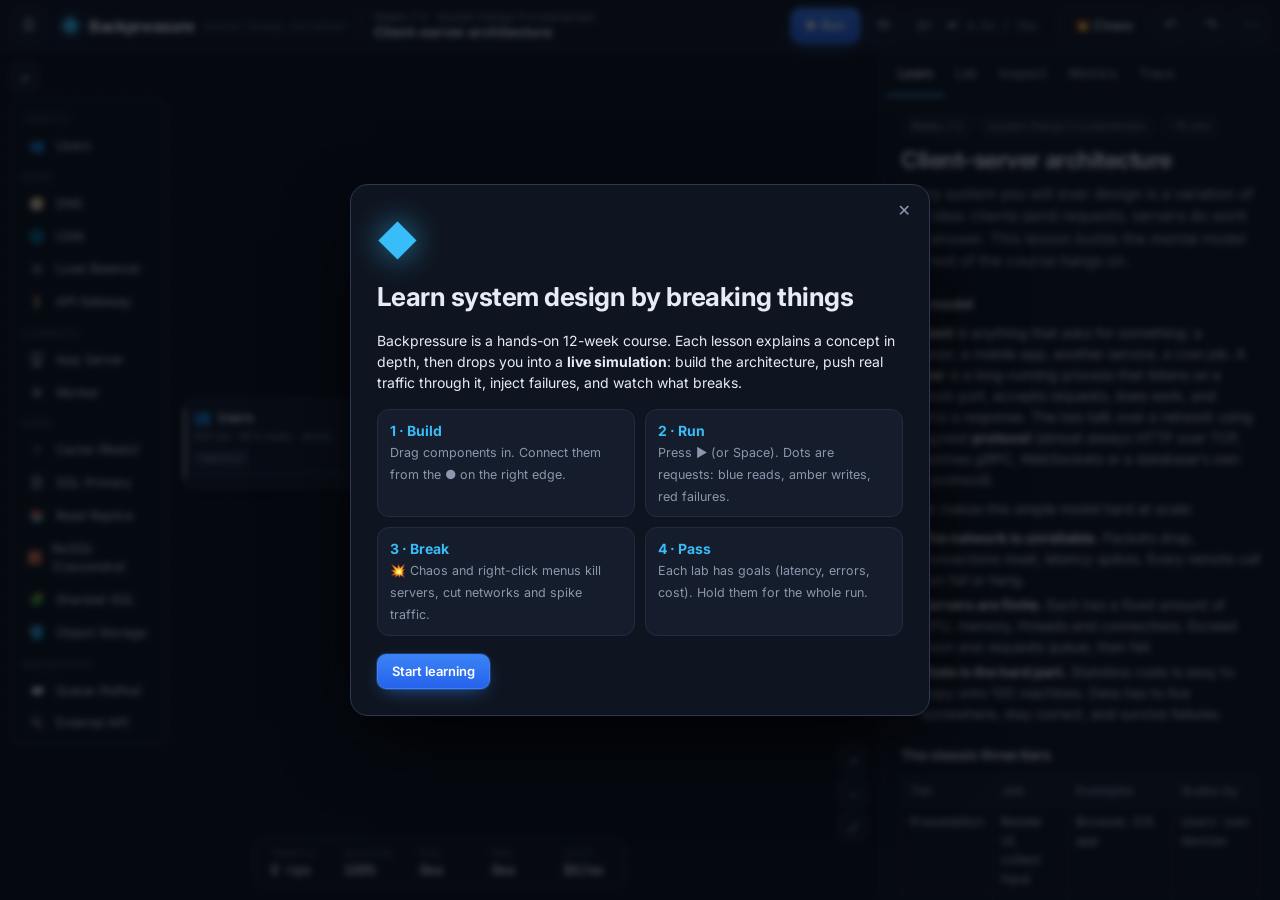
==== index.html @ 3dba017a "Backpressure: system design course with a live traffic simulator 29 lessons across a 12-week roadmap" ====
<!doctype html>
<html lang="en">
<head>
  <meta charset="utf-8">
  <meta name="viewport" content="width=device-width, initial-scale=1">
  <title>Backpressure: learn system design by breaking things</title>
  <meta name="description" content="A free 12-week system design course with a live simulator. Build architectures, push traffic through them, inject failures and watch what breaks.">
  <meta property="og:title" content="Backpressure: system design, simulated">
  <meta property="og:description" content="Build it. Load it. Break it. A hands-on system design course with a live traffic simulator.">
  <link rel="icon" href="data:image/svg+xml,<svg xmlns='http://www.w3.org/2000/svg' viewBox='0 0 100 100'><text y='.9em' font-size='90' fill='%2338bdf8'>◆</text></svg>">
  <link rel="preconnect" href="https://fonts.googleapis.com">
  <link rel="preconnect" href="https://fonts.gstatic.com" crossorigin>
  <link href="https://fonts.googleapis.com/css2?family=Inter:wght@400;500;600;700;800&family=JetBrains+Mono:wght@400;600&display=swap" rel="stylesheet">
  <link rel="stylesheet" href="css/app.css">
</head>
<body>
  <noscript>Backpressure needs JavaScript to run the simulator.</noscript>
  <script type="module" src="js/main.js"></script>
</body>
</html>
---- css/app.css ----
:root {
  --bg: #0b0f17;
  --bg2: #111724;
  --panel: #0f1520;
  --card: #151c2b;
  --card2: #1a2335;
  --line: #222c40;
  --line2: #2c3850;
  --text: #e6ebf5;
  --muted: #8b97ad;
  --dim: #5d6a82;
  --blue: #38bdf8;
  --amber: #fbbf24;
  --violet: #a78bfa;
  --green: #34d399;
  --red: #ef4444;
  --pink: #f472b6;
  --accent: #38bdf8;
  --mono: 'JetBrains Mono', ui-monospace, SFMono-Regular, Menlo, monospace;
  --sans: 'Inter', system-ui, -apple-system, 'Segoe UI', sans-serif;
  --top: 52px;
  --side: 268px;
  --panelw: 400px;
  color-scheme: dark;
}
* { box-sizing: border-box; }
html, body { height: 100%; margin: 0; }
body { background: var(--bg); color: var(--text); font: 14px/1.5 var(--sans); overflow: hidden; -webkit-font-smoothing: antialiased; }
button { font: inherit; color: inherit; cursor: pointer; }
a { color: var(--blue); text-decoration: none; }
a:hover { text-decoration: underline; }
input, select { font: inherit; color: var(--text); }
.muted { color: var(--muted); }
.small { font-size: 12px; }
.pad { padding: 20px; }

/* ---------- top bar ---------- */
.topbar { height: var(--top); display: flex; align-items: center; gap: 14px; padding: 0 12px; border-bottom: 1px solid var(--line); background: var(--bg2); position: relative; z-index: 30; }
.brand { display: flex; align-items: center; gap: 8px; color: var(--text); white-space: nowrap; }
.brand:hover { text-decoration: none; }
.logo { color: var(--blue); font-size: 20px; text-shadow: 0 0 14px rgba(56, 189, 248, .6); }
.brand-name { font-weight: 800; letter-spacing: -.02em; font-size: 16px; }
.brand-tag { color: var(--dim); font-size: 12px; }
.crumb { display: flex; flex-direction: column; line-height: 1.2; min-width: 0; flex: 1; padding-left: 14px; border-left: 1px solid var(--line); }
.crumb span { font-size: 11px; }
.crumb b { white-space: nowrap; overflow: hidden; text-overflow: ellipsis; font-size: 14px; }
.run-ctl, .top-actions { display: flex; align-items: center; gap: 6px; }
.clock { font: 12px var(--mono); color: var(--muted); min-width: 78px; }
#speed { background: var(--card); border: 1px solid var(--line2); border-radius: 8px; padding: 5px 6px; font-size: 12px; }
.btn { border: 1px solid var(--line2); background: var(--card); padding: 7px 14px; border-radius: 9px; font-weight: 600; font-size: 13px; transition: .15s; white-space: nowrap; }
.btn:hover { border-color: var(--dim); background: var(--card2); }
.btn.primary { background: linear-gradient(180deg, #3b82f6, #2563eb); border-color: #3b82f6; color: white; box-shadow: 0 0 0 1px rgba(59, 130, 246, .3), 0 6px 20px -8px rgba(59, 130, 246, .8); }
.btn.primary:hover { filter: brightness(1.1); }
.btn.primary.running { background: linear-gradient(180deg, #475569, #334155); border-color: #475569; box-shadow: none; }
.btn.ghost { background: transparent; }
.btn.small { padding: 4px 10px; font-size: 12px; }
.btn.danger:hover { border-color: var(--red); color: var(--red); }
.icon-btn { width: 34px; height: 34px; border-radius: 9px; border: 1px solid var(--line2); background: var(--card); display: grid; place-items: center; font-size: 15px; }
.icon-btn:hover { background: var(--card2); }
.only-mobile { display: none; }
.menu-wrap { position: relative; }
.menu { position: absolute; right: 0; top: calc(100% + 6px); background: var(--card); border: 1px solid var(--line2); border-radius: 12px; padding: 6px; min-width: 250px; display: none; box-shadow: 0 20px 50px -10px rgba(0, 0, 0, .7); z-index: 50; }
.menu.open { display: block; }
.menu button, .ctx-menu button { display: block; width: 100%; text-align: left; background: none; border: 0; padding: 8px 10px; border-radius: 8px; font-size: 13px; }
.menu button:hover, .ctx-menu button:hover { background: var(--card2); }
.menu-h { font-size: 11px; text-transform: uppercase; letter-spacing: .08em; color: var(--dim); padding: 8px 10px 2px; }
.menu-foot { font-size: 11px; color: var(--muted); padding: 8px 10px 4px; border-top: 1px solid var(--line); margin-top: 6px; }

/* ---------- layout ---------- */
.main { display: grid; grid-template-columns: var(--side) minmax(0, 1fr) var(--panelw); grid-template-rows: minmax(0, 1fr); height: calc(100% - var(--top)); }
.main > * { min-height: 0; }
@media (min-width: 981px) {
  body.hide-sidebar .main { grid-template-columns: 0 minmax(0, 1fr) var(--panelw); }
  body.hide-sidebar .sidebar { visibility: hidden; padding: 0; border: 0; }
}
.sidebar { border-right: 1px solid var(--line); background: var(--bg2); overflow-y: auto; padding: 12px 10px 30px; }
.stage { position: relative; overflow: hidden; }
.panel { border-left: 1px solid var(--line); background: var(--panel); display: flex; flex-direction: column; min-width: 0; }

/* sidebar */
.side-head { padding: 4px 6px 10px; }
.progress-label { display: flex; justify-content: space-between; font-size: 12px; color: var(--muted); }
.progress-label b { color: var(--text); }
.progress { height: 6px; border-radius: 6px; background: var(--card); margin: 6px 0 12px; overflow: hidden; }
.progress i { display: block; height: 100%; background: linear-gradient(90deg, var(--blue), var(--green)); border-radius: 6px; transition: width .4s; }
.mod { margin-top: 10px; }
.mod-h { display: grid; grid-template-columns: 1fr auto; padding: 6px 6px 4px; }
.mod-h .wk { font-size: 10.5px; text-transform: uppercase; letter-spacing: .1em; color: var(--blue); font-weight: 700; }
.mod-h .mod-t { grid-column: 1; font-weight: 700; font-size: 13px; }
.mod-h .mod-c { grid-row: 1 / span 2; grid-column: 2; align-self: center; font: 11px var(--mono); color: var(--dim); }
.side-item { display: flex; gap: 9px; align-items: center; padding: 6px 8px; border-radius: 8px; color: var(--muted); font-size: 13px; line-height: 1.3; }
.side-item:hover { background: var(--card); color: var(--text); text-decoration: none; }
.side-item.active { background: rgba(56, 189, 248, .1); color: var(--text); box-shadow: inset 2px 0 var(--blue); }
.side-item .dot { width: 18px; height: 18px; border-radius: 50%; border: 1.5px solid var(--line2); flex: none; display: grid; place-items: center; font-size: 11px; }
.side-item.done .dot { background: var(--green); border-color: var(--green); color: #052e1c; font-weight: 800; }
.side-item.sandbox { border: 1px dashed var(--line2); color: var(--text); }
.side-item.sandbox .dot { border: 0; }
.side-foot { font-size: 11px; color: var(--dim); padding: 20px 8px 0; }

/* ---------- canvas ---------- */
#canvas, .viewport { position: absolute; inset: 0; }
.viewport { overflow: hidden; touch-action: none; cursor: grab; user-select: none; }
.viewport:active { cursor: grabbing; }
.viewport.connecting { cursor: crosshair; }
.grid-bg { position: absolute; inset: 0; background-image: radial-gradient(circle, #1e2738 1.1px, transparent 1.2px); }
.world { position: absolute; left: 0; top: 0; transform-origin: 0 0; }
svg.edges { position: absolute; overflow: visible; pointer-events: none; }
.edge-hit { stroke: transparent; stroke-width: 14; fill: none; pointer-events: stroke; cursor: pointer; }
.edge-line { fill: none; stroke: #33415c; stroke-width: 1.5; color: #33415c; transition: stroke .3s; }
.edge[data-state="live"] .edge-line { stroke: #3b4f73; color: #4b6a9b; }
.edge[data-state="fail"] .edge-line { stroke: rgba(239, 68, 68, .65); color: var(--red); }
.edge[data-state="cut"] .edge-line { stroke: var(--red); stroke-dasharray: 3 6; color: var(--red); }
.edge[data-state="open"] .edge-line { stroke: #64748b; stroke-dasharray: 2 4; }
.edge.async .edge-line { stroke-dasharray: 7 5; }
.edge.selected .edge-line { stroke: var(--blue) !important; color: var(--blue); }
.edge:hover .edge-line { stroke: #5b7bb0; }
.edge-label { font: 10px var(--mono); fill: var(--muted); text-anchor: middle; pointer-events: none; paint-order: stroke; stroke: var(--bg); stroke-width: 3px; }
.edge[data-state="fail"] .edge-label, .edge[data-state="cut"] .edge-label { fill: #fca5a5; }
.edge-temp { fill: none; stroke: var(--blue); stroke-width: 2; stroke-dasharray: 5 4; }
canvas.particles { position: absolute; inset: 0; pointer-events: none; }
.canvas-hint { position: absolute; inset: 0; display: none; align-items: center; justify-content: center; text-align: center; color: var(--muted); pointer-events: none; line-height: 1.8; }
.canvas-hint b { color: var(--text); font-size: 16px; }

.node { position: absolute; width: 184px; background: var(--card); border: 1px solid var(--line2); border-radius: 12px; padding: 8px 10px 8px; cursor: pointer; box-shadow: 0 8px 24px -12px rgba(0, 0, 0, .8); transition: border-color .25s, box-shadow .25s; }
.node::before { content: ''; position: absolute; left: 0; top: 10px; bottom: 10px; width: 3px; border-radius: 0 3px 3px 0; background: var(--accent); opacity: .9; }
.node:hover { border-color: #3d4d6b; }
.node.selected { border-color: var(--blue); box-shadow: 0 0 0 3px rgba(56, 189, 248, .25), 0 8px 24px -12px #000; }
.node.drop-target { border-color: var(--green); box-shadow: 0 0 0 3px rgba(52, 211, 153, .3); }
.node-head { display: flex; align-items: center; gap: 7px; }
.node-head .ico { font-size: 15px; }
.node-head .name { font-weight: 700; font-size: 13px; white-space: nowrap; overflow: hidden; text-overflow: ellipsis; }
.node-sub { font-size: 10.5px; color: var(--muted); white-space: nowrap; overflow: hidden; text-overflow: ellipsis; margin: 1px 0 6px; }
.node-status { display: flex; justify-content: space-between; align-items: center; }
.badge { font: 700 9.5px var(--mono); letter-spacing: .06em; padding: 2px 6px; border-radius: 5px; background: #1f2a3d; color: var(--muted); }
.metric-a { font: 600 11px var(--mono); }
.node[data-status="healthy"] .badge { background: rgba(52, 211, 153, .14); color: var(--green); }
.node[data-status="stressed"] .badge { background: rgba(251, 146, 60, .16); color: #fb923c; }
.node[data-status="saturated"] .badge { background: rgba(239, 68, 68, .18); color: #f87171; }
.node[data-status="down"] .badge { background: var(--red); color: white; }
.node[data-status="client"] .badge { background: rgba(148, 163, 184, .15); color: #cbd5e1; }
.node[data-status="saturated"] { border-color: rgba(239, 68, 68, .7); box-shadow: 0 0 0 1px rgba(239, 68, 68, .35), 0 0 26px -6px rgba(239, 68, 68, .55); }
.node[data-status="stressed"] { border-color: rgba(251, 146, 60, .55); }
.node[data-status="down"] { opacity: .55; border-color: var(--red); background: repeating-linear-gradient(135deg, #1a1416, #1a1416 8px, #201618 8px, #201618 16px); }
.node-bar { height: 4px; border-radius: 4px; background: #1f2a3d; margin: 6px 0 5px; overflow: hidden; }
.node-bar i { display: block; height: 100%; width: 0; background: var(--green); border-radius: 4px; transition: width .25s, background .25s; }
.node-bar i[data-level="mid"] { background: #fb923c; }
.node-bar i[data-level="hi"] { background: var(--red); }
.node-stats { display: flex; justify-content: space-between; font: 10.5px var(--mono); color: var(--muted); }
.port { position: absolute; top: 50%; width: 14px; height: 14px; margin-top: -7px; border-radius: 50%; background: var(--bg); border: 2px solid #4b5b78; }
.port.in { left: -8px; pointer-events: none; }
.port.out { right: -8px; cursor: crosshair; }
.port.out:hover { border-color: var(--blue); background: var(--blue); transform: scale(1.25); }
.node.is-client .port.in { display: none; }

.callout { position: absolute; width: 230px; background: rgba(21, 28, 43, .96); border: 1px solid var(--line2); border-left: 3px solid var(--red); border-radius: 10px; padding: 8px 10px; font-size: 11.5px; line-height: 1.4; box-shadow: 0 12px 30px -10px #000; pointer-events: auto; cursor: pointer; animation: pop .25s ease-out; }
.callout b { display: block; font-size: 12px; margin-bottom: 2px; color: #fca5a5; }
.callout span { color: #c4cde0; }
.callout.sev-good { border-left-color: var(--green); }
.callout.sev-good b { color: var(--green); }
@keyframes pop { from { transform: translateY(6px); opacity: 0; } }

.zoom-ctl { position: absolute; right: 12px; bottom: 58px; display: flex; flex-direction: column; gap: 4px; }
.zoom-ctl button { width: 30px; height: 30px; border-radius: 8px; border: 1px solid var(--line2); background: var(--card); }

/* palette */
.palette { position: absolute; left: 10px; top: 10px; bottom: 70px; width: 158px; display: flex; flex-direction: column; z-index: 5; pointer-events: none; }
.pal-toggle { pointer-events: auto; align-self: flex-start; width: 30px; height: 30px; border-radius: 8px; border: 1px solid var(--line2); background: var(--card); margin-bottom: 6px; font-size: 16px; }
.pal-list { pointer-events: auto; background: rgba(15, 21, 32, .92); backdrop-filter: blur(8px); border: 1px solid var(--line); border-radius: 12px; padding: 6px; overflow-y: auto; }
.palette.collapsed .pal-list { display: none; }
.pal-cat { font-size: 10px; text-transform: uppercase; letter-spacing: .1em; color: var(--dim); padding: 7px 6px 3px; }
.pal-item { display: flex; align-items: center; gap: 8px; padding: 6px 8px; border-radius: 8px; font-size: 12.5px; cursor: grab; border: 1px solid transparent; touch-action: none; }
.pal-item:hover { background: var(--card); border-color: var(--line2); }
.pal-item .ico { width: 22px; text-align: center; }
.pal-item.ghost { position: fixed; z-index: 100; background: var(--card); border-color: var(--blue); pointer-events: none; box-shadow: 0 10px 30px #000; }

/* KPI strip */
.kpis { position: absolute; left: 50%; transform: translateX(-50%); bottom: 12px; display: flex; gap: 2px; background: rgba(15, 21, 32, .94); border: 1px solid var(--line2); border-radius: 12px; padding: 4px; backdrop-filter: blur(8px); z-index: 6; max-width: calc(100% - 24px); overflow-x: auto; }
.kpi { padding: 4px 12px; display: flex; flex-direction: column; min-width: 70px; }
.kpi span { font-size: 10px; text-transform: uppercase; letter-spacing: .08em; color: var(--dim); }
.kpi b { font: 600 14px var(--mono); white-space: nowrap; }
.kpi.good b { color: var(--green); }
.kpi.warn b { color: var(--amber); }
.kpi.bad b { color: var(--red); }
.runbar { position: absolute; left: 0; right: 0; top: 0; height: 2px; }
.runbar i { display: block; height: 100%; background: var(--blue); width: 0; transition: width .25s linear; box-shadow: 0 0 8px var(--blue); }

/* ---------- right panel ---------- */
.tabs { display: flex; border-bottom: 1px solid var(--line); padding: 0 6px; flex: none; }
.tabs button { background: none; border: 0; padding: 12px 11px 10px; color: var(--muted); font-weight: 600; font-size: 13px; border-bottom: 2px solid transparent; }
.tabs button.active { color: var(--text); border-bottom-color: var(--blue); }
.panel-body { overflow-y: auto; flex: 1; padding: 0 0 40px; }
.lesson, .lab, .inspect, .metrics, .trace { padding: 18px 20px; }
.lesson h1 { font-size: 23px; letter-spacing: -.02em; line-height: 1.2; margin: 10px 0 8px; }
.lede { color: #b6c1d6; font-size: 15px; margin: 0 0 14px; }
.lesson-meta { display: flex; gap: 6px; flex-wrap: wrap; }
.pill { font-size: 11px; padding: 2px 8px; border-radius: 20px; background: var(--card); border: 1px solid var(--line2); color: var(--muted); }
.pill.ok { color: var(--green); border-color: rgba(52, 211, 153, .4); }
.md { color: #d3dae8; }
.md h2, .lesson h2, .lab h2 { font-size: 17px; margin: 26px 0 8px; letter-spacing: -.01em; }
.md h3, .lab h3, .inspect h3, .metrics h3 { font-size: 14px; margin: 20px 0 6px; color: var(--text); }
.md h4 { font-size: 13px; margin: 16px 0 4px; color: var(--muted); text-transform: uppercase; letter-spacing: .06em; }
.md p { margin: 8px 0; }
.md ul, .md ol { padding-left: 20px; margin: 8px 0; }
.md li { margin: 4px 0; }
.md code { font: 12.5px var(--mono); background: #1b2436; border: 1px solid var(--line); padding: 1px 5px; border-radius: 5px; color: #fde68a; }
.md pre { background: #0a0e15; border: 1px solid var(--line); border-radius: 10px; padding: 12px; overflow-x: auto; }
.md pre code { background: none; border: 0; padding: 0; color: #cbd5e1; font-size: 12px; line-height: 1.55; }
.md strong { color: #fff; }
.md hr { border: 0; border-top: 1px solid var(--line); margin: 20px 0; }
.md blockquote { margin: 14px 0; padding: 10px 14px; border-radius: 10px; background: var(--card); border: 1px solid var(--line2); border-left: 3px solid var(--blue); }
.md blockquote p { margin: 4px 0; }
.md blockquote.bq-interview { border-left-color: var(--violet); background: rgba(167, 139, 250, .06); }
.md blockquote.bq-warning, .md blockquote.bq-pitfall { border-left-color: var(--amber); background: rgba(251, 191, 36, .05); }
.md blockquote.bq-tryit { border-left-color: var(--green); background: rgba(52, 211, 153, .05); }
.md blockquote.bq-numbers { border-left-color: var(--pink); }
.md blockquote.bq-keyidea { border-left-color: var(--blue); background: rgba(56, 189, 248, .06); }
.table-wrap { overflow-x: auto; margin: 10px 0; }
.md table { border-collapse: collapse; width: 100%; font-size: 12.5px; }
.md th, .md td { border: 1px solid var(--line); padding: 6px 8px; text-align: left; vertical-align: top; }
.md th { background: var(--card); color: var(--muted); font-weight: 600; }
.cta { display: flex; align-items: center; gap: 12px; margin: 24px 0 10px; padding: 14px; border-radius: 12px; background: linear-gradient(135deg, rgba(59, 130, 246, .14), rgba(52, 211, 153, .08)); border: 1px solid rgba(59, 130, 246, .3); }
.cta .muted { font-size: 12.5px; }
.pager { display: flex; justify-content: space-between; gap: 10px; margin-top: 26px; padding-top: 14px; border-top: 1px solid var(--line); font-size: 13px; }

.quiz .q { margin: 14px 0; padding: 12px; border: 1px solid var(--line); border-radius: 12px; background: var(--bg2); }
.q-t { font-weight: 600; margin-bottom: 8px; }
.opt { display: block; width: 100%; text-align: left; background: var(--card); border: 1px solid var(--line2); padding: 8px 10px; border-radius: 9px; margin: 5px 0; font-size: 13px; }
.opt:hover:not(:disabled) { border-color: var(--blue); }
.opt.right { border-color: var(--green); background: rgba(52, 211, 153, .12); }
.opt.wrong { border-color: var(--red); background: rgba(239, 68, 68, .1); }
.opt:disabled { cursor: default; }
.why { font-size: 13px; color: #c4cde0; margin-top: 8px; }

.lab-run { font-size: 13px; background: var(--card); border: 1px solid var(--line); border-radius: 10px; padding: 10px 12px; margin: 12px 0; }
.timeline { margin-top: 8px; display: flex; flex-direction: column; gap: 4px; }
.ev { display: flex; gap: 10px; font-size: 12.5px; }
.ev .at { font: 600 11px var(--mono); color: var(--amber); min-width: 34px; }
.goal { display: grid; grid-template-columns: 22px 1fr auto; gap: 8px; align-items: center; padding: 9px 10px; border: 1px solid var(--line); border-radius: 10px; margin: 6px 0; background: var(--bg2); }
.goal small { display: block; font-size: 10.5px; color: var(--dim); }
.goal .gv { text-align: right; font: 600 13px var(--mono); }
.goal .gi { font-weight: 800; text-align: center; color: var(--dim); }
.goal.ok .gi, .goal.pass .gi { color: var(--green); }
.goal.pass { border-color: rgba(52, 211, 153, .45); }
.goal.fail { border-color: rgba(239, 68, 68, .5); background: rgba(239, 68, 68, .05); }
.goal.fail .gi, .goal.fail .gv { color: var(--red); }
.goal.warn { border-color: rgba(251, 191, 36, .4); }
.goal.warn .gi, .goal.warn .gv { color: var(--amber); }
.lab-actions { display: flex; gap: 8px; margin: 14px 0; flex-wrap: wrap; }
.hint { font-size: 13px; background: rgba(251, 191, 36, .06); border: 1px solid rgba(251, 191, 36, .25); border-radius: 10px; padding: 9px 11px; margin: 6px 0; }
.solution { margin-top: 18px; display: flex; gap: 10px; align-items: center; font-size: 12px; }

/* inspector */
.ins-head { display: flex; gap: 10px; align-items: center; }
.ins-head .ico { font-size: 24px; width: 42px; height: 42px; display: grid; place-items: center; border-radius: 10px; background: var(--card); border: 1px solid var(--line2); box-shadow: inset 0 -2px var(--accent); }
.ins-head input { background: transparent; border: 1px solid transparent; font-weight: 700; font-size: 16px; padding: 2px 4px; border-radius: 6px; width: 100%; }
.ins-head input:hover, .ins-head input:focus { border-color: var(--line2); outline: none; background: var(--bg2); }
.ins-head small { display: block; color: var(--dim); padding-left: 5px; font-size: 11px; }
.ins-actions { display: flex; flex-wrap: wrap; gap: 6px; margin: 10px 0; }
.form { display: flex; flex-direction: column; gap: 2px; }
.field { display: grid; grid-template-columns: 1fr 132px; align-items: center; gap: 8px; padding: 6px 0; border-bottom: 1px solid rgba(34, 44, 64, .6); }
.field label { font-size: 12.5px; color: #c4cde0; }
.field input[type=number], .field select { width: 100%; background: var(--bg2); border: 1px solid var(--line2); border-radius: 7px; padding: 5px 7px; font-size: 12.5px; }
.field input:focus, .field select:focus { outline: none; border-color: var(--blue); }
.help { display: inline-grid; place-items: center; width: 15px; height: 15px; border-radius: 50%; border: 1px solid var(--dim); color: var(--dim); font-size: 10px; font-style: normal; margin-left: 6px; cursor: help; }
.range { display: flex; align-items: center; gap: 6px; }
.range input { flex: 1; min-width: 0; accent-color: var(--blue); }
.range output { font: 11px var(--mono); width: 34px; text-align: right; }
.switch { position: relative; width: 38px; height: 21px; justify-self: end; }
.switch input { opacity: 0; width: 0; height: 0; }
.switch span { position: absolute; inset: 0; background: #2a3448; border-radius: 20px; transition: .2s; cursor: pointer; }
.switch span::before { content: ''; position: absolute; width: 15px; height: 15px; left: 3px; top: 3px; background: #cbd5e1; border-radius: 50%; transition: .2s; }
.switch input:checked + span { background: var(--blue); }
.switch input:checked + span::before { transform: translateX(17px); background: white; }
table.kv { width: 100%; border-collapse: collapse; font-size: 12.5px; }
table.kv td { padding: 5px 0; border-bottom: 1px solid rgba(34, 44, 64, .6); }
table.kv td:first-child { color: var(--muted); }
table.kv td:last-child { text-align: right; font-family: var(--mono); }
table.kv small { color: var(--dim); }
.st { font: 700 10.5px var(--mono); padding: 2px 6px; border-radius: 5px; }
.st-healthy { color: var(--green); background: rgba(52, 211, 153, .12); }
.st-stressed { color: #fb923c; background: rgba(251, 146, 60, .12); }
.st-saturated { color: #f87171; background: rgba(239, 68, 68, .14); }
.st-down { color: white; background: var(--red); }
.insight { border: 1px solid var(--line2); border-left: 3px solid var(--dim); border-radius: 10px; padding: 8px 11px; margin: 8px 0; font-size: 12.5px; background: var(--bg2); }
.insight b { font-size: 13px; }
.insight p { margin: 3px 0; color: #c4cde0; }
.insight .fix { color: var(--blue); }
.insight.sev-bad { border-left-color: var(--red); }
.insight.sev-warn { border-left-color: var(--amber); }
.insight.sev-good { border-left-color: var(--green); }
.empty-state { text-align: center; padding-top: 60px; }
.empty-state .big { font-size: 40px; }

/* metrics */
.tiles { display: grid; grid-template-columns: repeat(3, 1fr); gap: 6px; }
.tile { background: var(--card); border: 1px solid var(--line); border-radius: 10px; padding: 7px 9px; }
.tile span { display: block; font-size: 10px; text-transform: uppercase; letter-spacing: .07em; color: var(--dim); }
.tile b { font: 600 14px var(--mono); }
.metrics h3 small { font-weight: 400; color: var(--muted); font-size: 11px; margin-left: 6px; }
.sw { display: inline-block; width: 9px; height: 9px; border-radius: 2px; margin: 0 3px 0 6px; vertical-align: -1px; }
.chart-box { background: var(--bg2); border: 1px solid var(--line); border-radius: 10px; padding: 4px; min-height: 60px; }
.chart .grid { stroke: #1d2638; }
.chart .threshold { stroke: var(--red); stroke-dasharray: 4 3; opacity: .7; }
.chart .axis { fill: var(--dim); font: 9.5px var(--mono); }
.log { font: 11.5px/1.45 var(--mono); max-height: 260px; overflow-y: auto; background: #0a0e15; border: 1px solid var(--line); border-radius: 10px; padding: 8px; }
.log .l { padding: 2px 0; color: #b6c1d6; }
.log .l span { color: var(--dim); margin-right: 8px; }
.log .lv-chaos { color: #fdba74; }
.log .lv-bad { color: #fca5a5; }
.log .lv-good { color: #86efac; }

/* trace */
.trace-tabs { display: flex; gap: 4px; margin: 10px 0; }
.trace-tabs button { background: var(--card); border: 1px solid var(--line2); border-radius: 8px; padding: 5px 10px; font-size: 12px; }
.trace-tabs button.active { border-color: var(--blue); color: var(--blue); }
.tr-total { font-size: 13px; margin-bottom: 10px; }
.span { display: grid; grid-template-columns: 130px 1fr 54px; align-items: center; gap: 8px; padding: 3px 0; font-size: 12px; }
.sp-name { padding-left: calc(var(--d) * 8px); white-space: nowrap; overflow: hidden; text-overflow: ellipsis; }
.sp-name span { margin-right: 5px; }
.sp-bar { position: relative; height: 16px; background: #0f1420; border-radius: 4px; }
.sp-all { position: absolute; top: 2px; bottom: 2px; background: color-mix(in srgb, var(--c) 28%, transparent); border-radius: 3px; display: flex; overflow: hidden; }
.sp-all .net { background: #475569; height: 100%; }
.sp-all .own { background: var(--c); height: 100%; }
.span.down .sp-all { background: rgba(239, 68, 68, .5); }
.sp-ms { font: 11px var(--mono); text-align: right; color: var(--muted); }

/* sandbox templates */
.templates { display: grid; gap: 8px; }
.tpl { text-align: left; background: var(--card); border: 1px solid var(--line2); border-radius: 10px; padding: 10px 12px; }
.tpl:hover { border-color: var(--blue); }
.tpl b { display: block; }
.tpl span { font-size: 12px; color: var(--muted); }

/* calculator */
.calc { margin: 22px 0; padding: 14px; border: 1px solid var(--line2); border-radius: 12px; background: var(--bg2); }
.calc h2 { margin-top: 0 !important; }
.calc-grid { display: grid; grid-template-columns: 1fr 1fr; gap: 8px; margin: 10px 0 14px; }
.calc-grid label { display: flex; flex-direction: column; font-size: 11.5px; color: var(--muted); gap: 3px; }
.calc-grid input { background: var(--card); border: 1px solid var(--line2); border-radius: 7px; padding: 5px 7px; font: 12.5px var(--mono); }

/* context menu, toasts, modal */
.ctx-menu { position: fixed; z-index: 80; background: var(--card); border: 1px solid var(--line2); border-radius: 10px; padding: 5px; min-width: 190px; display: none; box-shadow: 0 16px 40px -8px #000; }
.ctx-menu.open { display: block; }
.toasts { position: fixed; bottom: 80px; left: 50%; transform: translateX(-50%); z-index: 90; display: flex; flex-direction: column; gap: 6px; align-items: center; pointer-events: none; }
.toast { background: var(--card2); border: 1px solid var(--line2); border-radius: 10px; padding: 9px 14px; font-size: 13px; box-shadow: 0 10px 30px -6px #000; animation: pop .2s; max-width: 520px; transition: opacity .4s; }
.toast.warn { border-color: rgba(251, 191, 36, .5); }
.toast.bad { border-color: var(--red); }
.toast.out { opacity: 0; }
.modal-wrap { position: fixed; inset: 0; background: rgba(3, 6, 12, .7); backdrop-filter: blur(3px); z-index: 100; display: none; align-items: center; justify-content: center; padding: 16px; }
.modal-wrap.open { display: flex; }
.modal { position: relative; background: var(--panel); border: 1px solid var(--line2); border-radius: 18px; padding: 26px; max-width: 580px; width: 100%; max-height: 90vh; overflow-y: auto; box-shadow: 0 30px 80px -20px #000; animation: pop .25s; }
.modal-x { position: absolute; right: 12px; top: 12px; background: none; border: 0; color: var(--muted); font-size: 16px; }
.modal-actions { display: flex; gap: 8px; margin-top: 18px; flex-wrap: wrap; }
.welcome h1 { font-size: 26px; letter-spacing: -.02em; margin: 6px 0 10px; }
.logo-big { font-size: 40px; color: var(--blue); text-shadow: 0 0 30px rgba(56, 189, 248, .7); }
.how { display: grid; grid-template-columns: 1fr 1fr; gap: 10px; margin-top: 16px; }
.how div { background: var(--card); border: 1px solid var(--line); border-radius: 12px; padding: 10px 12px; }
.how b { display: block; color: var(--blue); }
.how span { font-size: 12.5px; color: var(--muted); }
.result .big { font-size: 24px; font-weight: 800; }
.result li { margin: 6px 0; }
.debrief { margin-top: 10px; padding: 12px; border-radius: 10px; background: var(--card); border: 1px solid var(--line); font-size: 13px; }

/* ---------- responsive ---------- */
@media (max-width: 1250px) {
  :root { --side: 230px; --panelw: 360px; }
  .brand-tag { display: none; }
}
@media (max-width: 980px) {
  .main { grid-template-columns: 1fr; }
  .only-mobile { display: grid; }
  .sidebar { position: fixed; left: 0; top: var(--top); bottom: 0; width: min(300px, 85vw); z-index: 40; transform: translateX(-100%); transition: transform .25s; box-shadow: 20px 0 60px #000; }
  body.show-sidebar .sidebar { transform: none; }
  .panel { position: fixed; right: 0; top: var(--top); bottom: 0; width: min(420px, 100vw); z-index: 40; transform: translateX(100%); transition: transform .25s; box-shadow: -20px 0 60px #000; }
  body.show-panel .panel { transform: none; }
  .crumb { display: none; }
  .clock { display: none; }
}
@media (max-width: 560px) {
  .brand-name { display: none; }
  .top-actions #btn-undo, .top-actions #btn-redo, #speed { display: none; }
  .topbar { gap: 5px; padding: 0 6px; }
  .run-ctl, .top-actions { gap: 4px; }
  #btn-chaos { padding: 7px 9px; }
  #btn-chaos .lbl { display: none; }
  #btn-run { padding: 7px 11px; }
  .icon-btn { width: 32px; height: 32px; }
  .kpi { min-width: 58px; padding: 3px 8px; }
  .how { grid-template-columns: 1fr; }
  .field { grid-template-columns: 1fr 120px; }
}
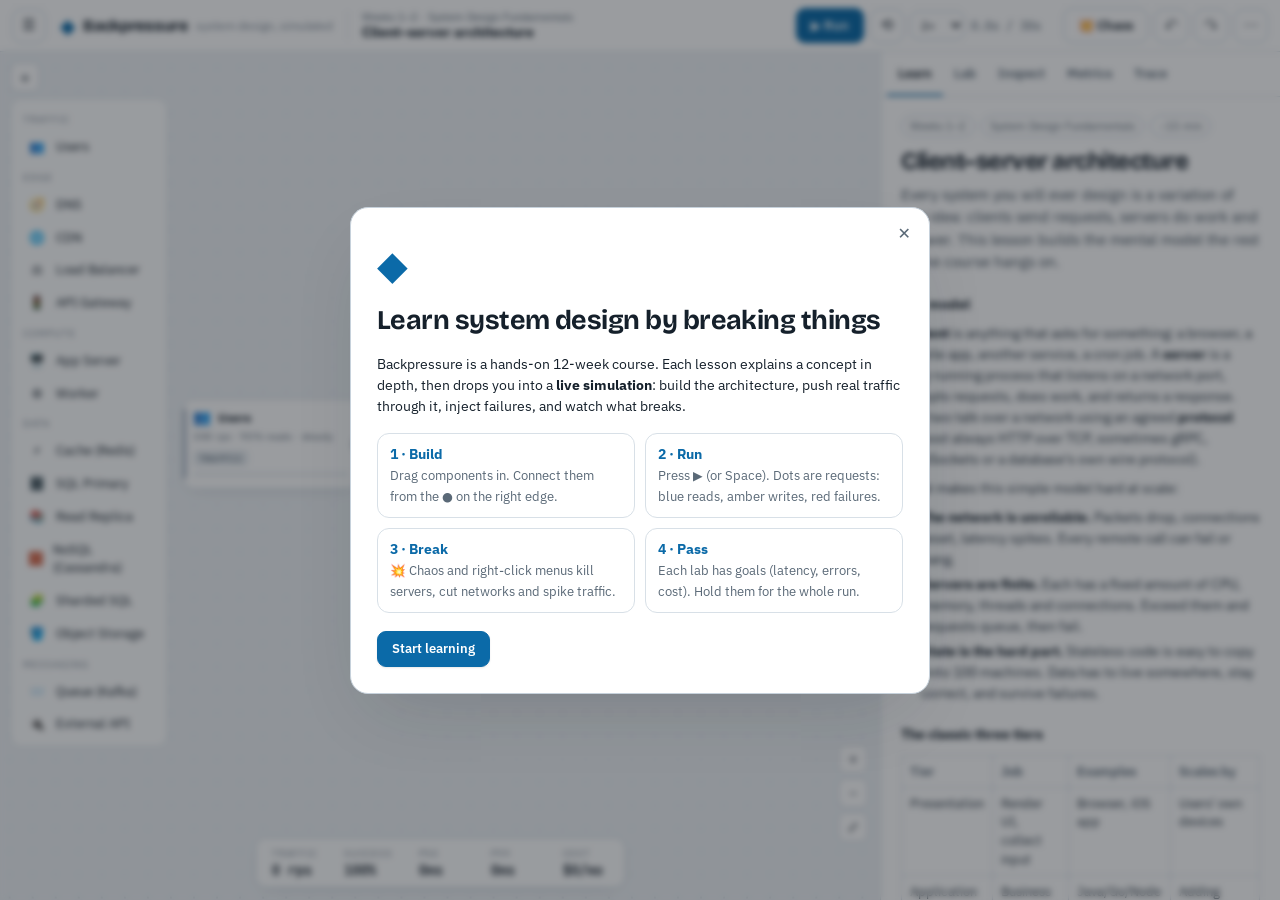
==== commit d0598cc7: "Match the theme of the other prep tools Same palette, fonts and light/dark behaviour as AlgoScope an" ====
--- a/index.html
+++ b/index.html
@@ -7,10 +7,10 @@
   <meta name="description" content="A free 12-week system design course with a live simulator. Build architectures, push traffic through them, inject failures and watch what breaks.">
   <meta property="og:title" content="Backpressure: system design, simulated">
   <meta property="og:description" content="Build it. Load it. Break it. A hands-on system design course with a live traffic simulator.">
-  <link rel="icon" href="data:image/svg+xml,<svg xmlns='http://www.w3.org/2000/svg' viewBox='0 0 100 100'><text y='.9em' font-size='90' fill='%2338bdf8'>◆</text></svg>">
+  <link rel="icon" href="data:image/svg+xml,<svg xmlns='http://www.w3.org/2000/svg' viewBox='0 0 100 100'><text y='.9em' font-size='90' fill='%230b6aa8'>◆</text></svg>">
   <link rel="preconnect" href="https://fonts.googleapis.com">
   <link rel="preconnect" href="https://fonts.gstatic.com" crossorigin>
-  <link href="https://fonts.googleapis.com/css2?family=Inter:wght@400;500;600;700;800&family=JetBrains+Mono:wght@400;600&display=swap" rel="stylesheet">
+  <link href="https://fonts.googleapis.com/css2?family=Bricolage+Grotesque:opsz,wght@12..96,600;12..96,700&family=IBM+Plex+Sans:wght@400;500;600;700&family=JetBrains+Mono:wght@400;600&display=swap" rel="stylesheet">
   <link rel="stylesheet" href="css/app.css">
 </head>
 <body>
--- a/css/app.css
+++ b/css/app.css
@@ -1,26 +1,46 @@
+/* Palette and fonts shared with the other prep tools (AlgoScope, Java/DB/OS Steppers):
+   light by default, dark when the OS prefers it, and data-theme="light"/"dark" overrides. */
 :root {
-  --bg: #0b0f17;
-  --bg2: #111724;
-  --panel: #0f1520;
-  --card: #151c2b;
-  --card2: #1a2335;
-  --line: #222c40;
-  --line2: #2c3850;
-  --text: #e6ebf5;
-  --muted: #8b97ad;
-  --dim: #5d6a82;
-  --blue: #38bdf8;
-  --amber: #fbbf24;
-  --violet: #a78bfa;
-  --green: #34d399;
-  --red: #ef4444;
-  --pink: #f472b6;
-  --accent: #38bdf8;
-  --mono: 'JetBrains Mono', ui-monospace, SFMono-Regular, Menlo, monospace;
-  --sans: 'Inter', system-ui, -apple-system, 'Segoe UI', sans-serif;
+  --bg: #eef2f5; --bg2: #ffffff; --panel: #ffffff; --card: #ffffff; --card2: #f4f7f9;
+  --line: #d8e0e7; --line2: #c6d1db; --text: #15202b; --muted: #5a6977; --dim: #7b8794;
+  --body-ink: #26333f; --lede: #3d4b58;
+  --blue: #0b6aa8; --accent-soft: #dcecf7; --on-accent: #ffffff;
+  --green: #0a8a5f; --red: #c43c3c; --amber: #b7790a; --orange: #c2560b; --violet: #b02bb8; --pink: #c26a05;
+  --ok-bg: #dff5ea; --bad-bg: #fde3e1; --warn-bg: #fff1bf; --muted-bg: #e9eef2;
+  --code-bg: #f7f9fb; --grid-dot: #c9d3dc; --edge: #a9b7c4; --edge-live: #6f8ca6; --edge-hover: #0b6aa8;
+  --glass: rgba(255, 255, 255, .94); --overlay: rgba(15, 21, 27, .42);
+  --shadow: rgba(21, 32, 43, .10); --shadow-strong: rgba(21, 32, 43, .18); --glow: 0;
+  --accent: var(--blue);
+  --mono: "JetBrains Mono", ui-monospace, Consolas, monospace;
+  --sans: "IBM Plex Sans", system-ui, -apple-system, "Segoe UI", sans-serif;
+  --display: "Bricolage Grotesque", "IBM Plex Sans", system-ui, sans-serif;
   --top: 52px;
   --side: 268px;
   --panelw: 400px;
+  color-scheme: light;
+}
+@media (prefers-color-scheme: dark) { :root:not([data-theme="light"]) {
+  --bg: #0f151b; --bg2: #161e26; --panel: #161e26; --card: #161e26; --card2: #1b2530;
+  --line: #2a3642; --line2: #364554; --text: #e3eaf0; --muted: #93a2b0; --dim: #6b7a88;
+  --body-ink: #cfd9e2; --lede: #b4c1cd;
+  --blue: #5cb3ef; --accent-soft: #16334a; --on-accent: #0b1620;
+  --green: #3ccf98; --red: #ff7b6e; --amber: #f0b84a; --orange: #ff9a52; --violet: #e07ae8; --pink: #f0a43c;
+  --ok-bg: #15352a; --bad-bg: #3e1f1f; --warn-bg: #3d3415; --muted-bg: #1f2a36;
+  --code-bg: #121a22; --grid-dot: #1f2a35; --edge: #34424f; --edge-live: #4f6d88; --edge-hover: #5cb3ef;
+  --glass: rgba(22, 30, 38, .94); --overlay: rgba(3, 6, 12, .62);
+  --shadow: rgba(0, 0, 0, .35); --shadow-strong: rgba(0, 0, 0, .6); --glow: 8;
+  color-scheme: dark;
+} }
+:root[data-theme="dark"] {
+  --bg: #0f151b; --bg2: #161e26; --panel: #161e26; --card: #161e26; --card2: #1b2530;
+  --line: #2a3642; --line2: #364554; --text: #e3eaf0; --muted: #93a2b0; --dim: #6b7a88;
+  --body-ink: #cfd9e2; --lede: #b4c1cd;
+  --blue: #5cb3ef; --accent-soft: #16334a; --on-accent: #0b1620;
+  --green: #3ccf98; --red: #ff7b6e; --amber: #f0b84a; --orange: #ff9a52; --violet: #e07ae8; --pink: #f0a43c;
+  --ok-bg: #15352a; --bad-bg: #3e1f1f; --warn-bg: #3d3415; --muted-bg: #1f2a36;
+  --code-bg: #121a22; --grid-dot: #1f2a35; --edge: #34424f; --edge-live: #4f6d88; --edge-hover: #5cb3ef;
+  --glass: rgba(22, 30, 38, .94); --overlay: rgba(3, 6, 12, .62);
+  --shadow: rgba(0, 0, 0, .35); --shadow-strong: rgba(0, 0, 0, .6); --glow: 8;
   color-scheme: dark;
 }
 * { box-sizing: border-box; }
@@ -38,8 +58,8 @@
 .topbar { height: var(--top); display: flex; align-items: center; gap: 14px; padding: 0 12px; border-bottom: 1px solid var(--line); background: var(--bg2); position: relative; z-index: 30; }
 .brand { display: flex; align-items: center; gap: 8px; color: var(--text); white-space: nowrap; }
 .brand:hover { text-decoration: none; }
-.logo { color: var(--blue); font-size: 20px; text-shadow: 0 0 14px rgba(56, 189, 248, .6); }
-.brand-name { font-weight: 800; letter-spacing: -.02em; font-size: 16px; }
+.logo { color: var(--blue); font-size: 20px; text-shadow: none; }
+.brand-name { font-family: var(--display); font-weight: 700; letter-spacing: -.02em; font-size: 16px; }
 .brand-tag { color: var(--dim); font-size: 12px; }
 .crumb { display: flex; flex-direction: column; line-height: 1.2; min-width: 0; flex: 1; padding-left: 14px; border-left: 1px solid var(--line); }
 .crumb span { font-size: 11px; }
@@ -49,9 +69,9 @@
 #speed { background: var(--card); border: 1px solid var(--line2); border-radius: 8px; padding: 5px 6px; font-size: 12px; }
 .btn { border: 1px solid var(--line2); background: var(--card); padding: 7px 14px; border-radius: 9px; font-weight: 600; font-size: 13px; transition: .15s; white-space: nowrap; }
 .btn:hover { border-color: var(--dim); background: var(--card2); }
-.btn.primary { background: linear-gradient(180deg, #3b82f6, #2563eb); border-color: #3b82f6; color: white; box-shadow: 0 0 0 1px rgba(59, 130, 246, .3), 0 6px 20px -8px rgba(59, 130, 246, .8); }
+.btn.primary { background: var(--blue); border-color: var(--blue); color: var(--on-accent); box-shadow: 0 1px 2px var(--shadow); }
 .btn.primary:hover { filter: brightness(1.1); }
-.btn.primary.running { background: linear-gradient(180deg, #475569, #334155); border-color: #475569; box-shadow: none; }
+.btn.primary.running { background: var(--card2); border-color: var(--line2); color: var(--text); box-shadow: none; }
 .btn.ghost { background: transparent; }
 .btn.small { padding: 4px 10px; font-size: 12px; }
 .btn.danger:hover { border-color: var(--red); color: var(--red); }
@@ -59,7 +79,7 @@
 .icon-btn:hover { background: var(--card2); }
 .only-mobile { display: none; }
 .menu-wrap { position: relative; }
-.menu { position: absolute; right: 0; top: calc(100% + 6px); background: var(--card); border: 1px solid var(--line2); border-radius: 12px; padding: 6px; min-width: 250px; display: none; box-shadow: 0 20px 50px -10px rgba(0, 0, 0, .7); z-index: 50; }
+.menu { position: absolute; right: 0; top: calc(100% + 6px); background: var(--card); border: 1px solid var(--line2); border-radius: 12px; padding: 6px; min-width: 250px; display: none; box-shadow: 0 16px 40px -12px var(--shadow-strong); z-index: 50; }
 .menu.open { display: block; }
 .menu button, .ctx-menu button { display: block; width: 100%; text-align: left; background: none; border: 0; padding: 8px 10px; border-radius: 8px; font-size: 13px; }
 .menu button:hover, .ctx-menu button:hover { background: var(--card2); }
@@ -90,9 +110,9 @@
 .mod-h .mod-c { grid-row: 1 / span 2; grid-column: 2; align-self: center; font: 11px var(--mono); color: var(--dim); }
 .side-item { display: flex; gap: 9px; align-items: center; padding: 6px 8px; border-radius: 8px; color: var(--muted); font-size: 13px; line-height: 1.3; }
 .side-item:hover { background: var(--card); color: var(--text); text-decoration: none; }
-.side-item.active { background: rgba(56, 189, 248, .1); color: var(--text); box-shadow: inset 2px 0 var(--blue); }
+.side-item.active { background: var(--accent-soft); color: var(--text); box-shadow: inset 2px 0 var(--blue); }
 .side-item .dot { width: 18px; height: 18px; border-radius: 50%; border: 1.5px solid var(--line2); flex: none; display: grid; place-items: center; font-size: 11px; }
-.side-item.done .dot { background: var(--green); border-color: var(--green); color: #052e1c; font-weight: 800; }
+.side-item.done .dot { background: var(--green); border-color: var(--green); color: var(--on-accent); font-weight: 800; }
 .side-item.sandbox { border: 1px dashed var(--line2); color: var(--text); }
 .side-item.sandbox .dot { border: 0; }
 .side-foot { font-size: 11px; color: var(--dim); padding: 20px 8px 0; }
@@ -102,59 +122,65 @@
 .viewport { overflow: hidden; touch-action: none; cursor: grab; user-select: none; }
 .viewport:active { cursor: grabbing; }
 .viewport.connecting { cursor: crosshair; }
-.grid-bg { position: absolute; inset: 0; background-image: radial-gradient(circle, #1e2738 1.1px, transparent 1.2px); }
+.grid-bg { position: absolute; inset: 0; background-image: radial-gradient(circle, var(--grid-dot) 1.1px, transparent 1.2px); }
 .world { position: absolute; left: 0; top: 0; transform-origin: 0 0; }
 svg.edges { position: absolute; overflow: visible; pointer-events: none; }
 .edge-hit { stroke: transparent; stroke-width: 14; fill: none; pointer-events: stroke; cursor: pointer; }
-.edge-line { fill: none; stroke: #33415c; stroke-width: 1.5; color: #33415c; transition: stroke .3s; }
-.edge[data-state="live"] .edge-line { stroke: #3b4f73; color: #4b6a9b; }
-.edge[data-state="fail"] .edge-line { stroke: rgba(239, 68, 68, .65); color: var(--red); }
+.edge-line { fill: none; stroke: var(--edge); stroke-width: 1.5; color: var(--edge); transition: stroke .3s; }
+.edge[data-state="live"] .edge-line { stroke: var(--edge-live); color: var(--edge-live); }
+.edge[data-state="fail"] .edge-line { stroke: color-mix(in srgb, var(--red) 65%, transparent); color: var(--red); }
 .edge[data-state="cut"] .edge-line { stroke: var(--red); stroke-dasharray: 3 6; color: var(--red); }
-.edge[data-state="open"] .edge-line { stroke: #64748b; stroke-dasharray: 2 4; }
+.edge[data-state="open"] .edge-line { stroke: var(--dim); stroke-dasharray: 2 4; }
 .edge.async .edge-line { stroke-dasharray: 7 5; }
 .edge.selected .edge-line { stroke: var(--blue) !important; color: var(--blue); }
-.edge:hover .edge-line { stroke: #5b7bb0; }
+.edge:hover .edge-line { stroke: var(--edge-hover); }
 .edge-label { font: 10px var(--mono); fill: var(--muted); text-anchor: middle; pointer-events: none; paint-order: stroke; stroke: var(--bg); stroke-width: 3px; }
-.edge[data-state="fail"] .edge-label, .edge[data-state="cut"] .edge-label { fill: #fca5a5; }
+.edge[data-state="fail"] .edge-label, .edge[data-state="cut"] .edge-label { fill: var(--red); }
 .edge-temp { fill: none; stroke: var(--blue); stroke-width: 2; stroke-dasharray: 5 4; }
 canvas.particles { position: absolute; inset: 0; pointer-events: none; }
 .canvas-hint { position: absolute; inset: 0; display: none; align-items: center; justify-content: center; text-align: center; color: var(--muted); pointer-events: none; line-height: 1.8; }
 .canvas-hint b { color: var(--text); font-size: 16px; }
 
-.node { position: absolute; width: 184px; background: var(--card); border: 1px solid var(--line2); border-radius: 12px; padding: 8px 10px 8px; cursor: pointer; box-shadow: 0 8px 24px -12px rgba(0, 0, 0, .8); transition: border-color .25s, box-shadow .25s; }
+.node { position: absolute; width: 184px; background: var(--card); border: 1px solid var(--line2); border-radius: 12px; padding: 8px 10px 8px; cursor: pointer; box-shadow: 0 6px 18px -10px var(--shadow-strong); transition: border-color .25s, box-shadow .25s; }
 .node::before { content: ''; position: absolute; left: 0; top: 10px; bottom: 10px; width: 3px; border-radius: 0 3px 3px 0; background: var(--accent); opacity: .9; }
-.node:hover { border-color: #3d4d6b; }
-.node.selected { border-color: var(--blue); box-shadow: 0 0 0 3px rgba(56, 189, 248, .25), 0 8px 24px -12px #000; }
-.node.drop-target { border-color: var(--green); box-shadow: 0 0 0 3px rgba(52, 211, 153, .3); }
+.node:hover { border-color: var(--dim); }
+.node.selected { border-color: var(--blue); box-shadow: 0 0 0 3px color-mix(in srgb, var(--blue) 25%, transparent), 0 6px 18px -10px var(--shadow-strong); }
+.node.drop-target { border-color: var(--green); box-shadow: 0 0 0 3px color-mix(in srgb, var(--green) 30%, transparent); }
 .node-head { display: flex; align-items: center; gap: 7px; }
 .node-head .ico { font-size: 15px; }
 .node-head .name { font-weight: 700; font-size: 13px; white-space: nowrap; overflow: hidden; text-overflow: ellipsis; }
 .node-sub { font-size: 10.5px; color: var(--muted); white-space: nowrap; overflow: hidden; text-overflow: ellipsis; margin: 1px 0 6px; }
 .node-status { display: flex; justify-content: space-between; align-items: center; }
-.badge { font: 700 9.5px var(--mono); letter-spacing: .06em; padding: 2px 6px; border-radius: 5px; background: #1f2a3d; color: var(--muted); }
+.badge { font: 700 9.5px var(--mono); letter-spacing: .06em; padding: 2px 6px; border-radius: 5px; background: var(--muted-bg); color: var(--muted); }
 .metric-a { font: 600 11px var(--mono); }
-.node[data-status="healthy"] .badge { background: rgba(52, 211, 153, .14); color: var(--green); }
-.node[data-status="stressed"] .badge { background: rgba(251, 146, 60, .16); color: #fb923c; }
-.node[data-status="saturated"] .badge { background: rgba(239, 68, 68, .18); color: #f87171; }
-.node[data-status="down"] .badge { background: var(--red); color: white; }
-.node[data-status="client"] .badge { background: rgba(148, 163, 184, .15); color: #cbd5e1; }
-.node[data-status="saturated"] { border-color: rgba(239, 68, 68, .7); box-shadow: 0 0 0 1px rgba(239, 68, 68, .35), 0 0 26px -6px rgba(239, 68, 68, .55); }
-.node[data-status="stressed"] { border-color: rgba(251, 146, 60, .55); }
-.node[data-status="down"] { opacity: .55; border-color: var(--red); background: repeating-linear-gradient(135deg, #1a1416, #1a1416 8px, #201618 8px, #201618 16px); }
-.node-bar { height: 4px; border-radius: 4px; background: #1f2a3d; margin: 6px 0 5px; overflow: hidden; }
+.node[data-status="healthy"] .badge { background: var(--ok-bg); color: var(--green); }
+.node[data-status="stressed"] .badge { background: var(--warn-bg); color: var(--orange); }
+.node[data-status="saturated"] .badge { background: var(--bad-bg); color: var(--red); }
+.node[data-status="down"] .badge { background: var(--red); color: var(--on-accent); }
+.node[data-status="client"] .badge { background: var(--muted-bg); color: var(--muted); }
+.node[data-status="saturated"] { border-color: color-mix(in srgb, var(--red) 70%, transparent); box-shadow: 0 0 0 1px color-mix(in srgb, var(--red) 35%, transparent), 0 0 22px -6px color-mix(in srgb, var(--red) 50%, transparent); }
+.node[data-status="stressed"] { border-color: color-mix(in srgb, var(--orange) 60%, transparent); }
+.node[data-status="down"] { opacity: .55; border-color: var(--red); background: repeating-linear-gradient(135deg, var(--card), var(--card) 8px, var(--bad-bg) 8px, var(--bad-bg) 16px); }
+.node-bar { height: 4px; border-radius: 4px; background: var(--muted-bg); margin: 6px 0 5px; overflow: hidden; }
 .node-bar i { display: block; height: 100%; width: 0; background: var(--green); border-radius: 4px; transition: width .25s, background .25s; }
-.node-bar i[data-level="mid"] { background: #fb923c; }
+.node-bar i[data-level="mid"] { background: var(--orange); }
 .node-bar i[data-level="hi"] { background: var(--red); }
 .node-stats { display: flex; justify-content: space-between; font: 10.5px var(--mono); color: var(--muted); }
-.port { position: absolute; top: 50%; width: 14px; height: 14px; margin-top: -7px; border-radius: 50%; background: var(--bg); border: 2px solid #4b5b78; }
+.port { position: absolute; top: 50%; width: 14px; height: 14px; margin-top: -7px; border-radius: 50%; background: var(--card); border: 2px solid var(--dim); }
 .port.in { left: -8px; pointer-events: none; }
 .port.out { right: -8px; cursor: crosshair; }
-.port.out:hover { border-color: var(--blue); background: var(--blue); transform: scale(1.25); }
+/* Invisible, much larger hit zone around the dot. */
+.port.out::before { content: ''; position: absolute; inset: -12px; border-radius: 50%; }
+/* The card's right edge is also a handle. */
+.node::after { content: ''; position: absolute; top: 0; bottom: 0; right: 0; width: 26px; cursor: crosshair; border-radius: 0 12px 12px 0; }
+.node:hover::after { background: linear-gradient(90deg, transparent, color-mix(in srgb, var(--blue) 14%, transparent)); }
+.node:hover .port.out, .port.out:hover { border-color: var(--blue); background: var(--blue); transform: scale(1.3); box-shadow: 0 0 8px color-mix(in srgb, var(--blue) 55%, transparent); }
+.node.connect-source { border-color: var(--blue); box-shadow: 0 0 0 3px color-mix(in srgb, var(--blue) 35%, transparent); }
 .node.is-client .port.in { display: none; }
 
-.callout { position: absolute; width: 230px; background: rgba(21, 28, 43, .96); border: 1px solid var(--line2); border-left: 3px solid var(--red); border-radius: 10px; padding: 8px 10px; font-size: 11.5px; line-height: 1.4; box-shadow: 0 12px 30px -10px #000; pointer-events: auto; cursor: pointer; animation: pop .25s ease-out; }
-.callout b { display: block; font-size: 12px; margin-bottom: 2px; color: #fca5a5; }
-.callout span { color: #c4cde0; }
+.callout { position: absolute; width: 230px; background: var(--glass); border: 1px solid var(--line2); border-left: 3px solid var(--red); border-radius: 10px; padding: 8px 10px; font-size: 11.5px; line-height: 1.4; box-shadow: 0 10px 26px -10px var(--shadow-strong); pointer-events: auto; cursor: pointer; animation: pop .25s ease-out; }
+.callout b { display: block; font-size: 12px; margin-bottom: 2px; color: var(--red); }
+.callout span { color: var(--body-ink); }
 .callout.sev-good { border-left-color: var(--green); }
 .callout.sev-good b { color: var(--green); }
 @keyframes pop { from { transform: translateY(6px); opacity: 0; } }
@@ -165,16 +191,16 @@
 /* palette */
 .palette { position: absolute; left: 10px; top: 10px; bottom: 70px; width: 158px; display: flex; flex-direction: column; z-index: 5; pointer-events: none; }
 .pal-toggle { pointer-events: auto; align-self: flex-start; width: 30px; height: 30px; border-radius: 8px; border: 1px solid var(--line2); background: var(--card); margin-bottom: 6px; font-size: 16px; }
-.pal-list { pointer-events: auto; background: rgba(15, 21, 32, .92); backdrop-filter: blur(8px); border: 1px solid var(--line); border-radius: 12px; padding: 6px; overflow-y: auto; }
+.pal-list { pointer-events: auto; background: var(--glass); backdrop-filter: blur(8px); border: 1px solid var(--line); border-radius: 12px; padding: 6px; overflow-y: auto; }
 .palette.collapsed .pal-list { display: none; }
 .pal-cat { font-size: 10px; text-transform: uppercase; letter-spacing: .1em; color: var(--dim); padding: 7px 6px 3px; }
 .pal-item { display: flex; align-items: center; gap: 8px; padding: 6px 8px; border-radius: 8px; font-size: 12.5px; cursor: grab; border: 1px solid transparent; touch-action: none; }
 .pal-item:hover { background: var(--card); border-color: var(--line2); }
 .pal-item .ico { width: 22px; text-align: center; }
-.pal-item.ghost { position: fixed; z-index: 100; background: var(--card); border-color: var(--blue); pointer-events: none; box-shadow: 0 10px 30px #000; }
+.pal-item.ghost { position: fixed; z-index: 100; background: var(--card); border-color: var(--blue); pointer-events: none; box-shadow: 0 10px 26px var(--shadow-strong); }
 
 /* KPI strip */
-.kpis { position: absolute; left: 50%; transform: translateX(-50%); bottom: 12px; display: flex; gap: 2px; background: rgba(15, 21, 32, .94); border: 1px solid var(--line2); border-radius: 12px; padding: 4px; backdrop-filter: blur(8px); z-index: 6; max-width: calc(100% - 24px); overflow-x: auto; }
+.kpis { position: absolute; left: 50%; transform: translateX(-50%); bottom: 12px; display: flex; gap: 2px; background: var(--glass); border: 1px solid var(--line2); box-shadow: 0 6px 18px -10px var(--shadow-strong); border-radius: 12px; padding: 4px; backdrop-filter: blur(8px); z-index: 6; max-width: calc(100% - 24px); overflow-x: auto; }
 .kpi { padding: 4px 12px; display: flex; flex-direction: column; min-width: 70px; }
 .kpi span { font-size: 10px; text-transform: uppercase; letter-spacing: .08em; color: var(--dim); }
 .kpi b { font: 600 14px var(--mono); white-space: nowrap; }
@@ -182,7 +208,7 @@
 .kpi.warn b { color: var(--amber); }
 .kpi.bad b { color: var(--red); }
 .runbar { position: absolute; left: 0; right: 0; top: 0; height: 2px; }
-.runbar i { display: block; height: 100%; background: var(--blue); width: 0; transition: width .25s linear; box-shadow: 0 0 8px var(--blue); }
+.runbar i { display: block; height: 100%; background: var(--blue); width: 0; transition: width .25s linear; }
 
 /* ---------- right panel ---------- */
 .tabs { display: flex; border-bottom: 1px solid var(--line); padding: 0 6px; flex: none; }
@@ -190,35 +216,35 @@
 .tabs button.active { color: var(--text); border-bottom-color: var(--blue); }
 .panel-body { overflow-y: auto; flex: 1; padding: 0 0 40px; }
 .lesson, .lab, .inspect, .metrics, .trace { padding: 18px 20px; }
-.lesson h1 { font-size: 23px; letter-spacing: -.02em; line-height: 1.2; margin: 10px 0 8px; }
-.lede { color: #b6c1d6; font-size: 15px; margin: 0 0 14px; }
+.lesson h1 { font-family: var(--display); font-size: 24px; letter-spacing: -.02em; line-height: 1.2; margin: 10px 0 8px; }
+.lede { color: var(--lede); font-size: 15px; margin: 0 0 14px; }
 .lesson-meta { display: flex; gap: 6px; flex-wrap: wrap; }
 .pill { font-size: 11px; padding: 2px 8px; border-radius: 20px; background: var(--card); border: 1px solid var(--line2); color: var(--muted); }
-.pill.ok { color: var(--green); border-color: rgba(52, 211, 153, .4); }
-.md { color: #d3dae8; }
-.md h2, .lesson h2, .lab h2 { font-size: 17px; margin: 26px 0 8px; letter-spacing: -.01em; }
+.pill.ok { color: var(--green); border-color: color-mix(in srgb, var(--green) 45%, transparent); }
+.md { color: var(--body-ink); }
+.md h2, .lesson h2, .lab h2 { font-family: var(--display); font-size: 18px; margin: 26px 0 8px; letter-spacing: -.01em; }
 .md h3, .lab h3, .inspect h3, .metrics h3 { font-size: 14px; margin: 20px 0 6px; color: var(--text); }
 .md h4 { font-size: 13px; margin: 16px 0 4px; color: var(--muted); text-transform: uppercase; letter-spacing: .06em; }
 .md p { margin: 8px 0; }
 .md ul, .md ol { padding-left: 20px; margin: 8px 0; }
 .md li { margin: 4px 0; }
-.md code { font: 12.5px var(--mono); background: #1b2436; border: 1px solid var(--line); padding: 1px 5px; border-radius: 5px; color: #fde68a; }
-.md pre { background: #0a0e15; border: 1px solid var(--line); border-radius: 10px; padding: 12px; overflow-x: auto; }
-.md pre code { background: none; border: 0; padding: 0; color: #cbd5e1; font-size: 12px; line-height: 1.55; }
-.md strong { color: #fff; }
+.md code { font: 12.5px var(--mono); background: var(--code-bg); border: 1px solid var(--line); padding: 1px 5px; border-radius: 5px; color: var(--text); }
+.md pre { background: var(--code-bg); border: 1px solid var(--line); border-radius: 10px; padding: 12px; overflow-x: auto; }
+.md pre code { background: none; border: 0; padding: 0; color: var(--text); font-size: 12px; line-height: 1.55; }
+.md strong { color: var(--text); }
 .md hr { border: 0; border-top: 1px solid var(--line); margin: 20px 0; }
 .md blockquote { margin: 14px 0; padding: 10px 14px; border-radius: 10px; background: var(--card); border: 1px solid var(--line2); border-left: 3px solid var(--blue); }
 .md blockquote p { margin: 4px 0; }
-.md blockquote.bq-interview { border-left-color: var(--violet); background: rgba(167, 139, 250, .06); }
-.md blockquote.bq-warning, .md blockquote.bq-pitfall { border-left-color: var(--amber); background: rgba(251, 191, 36, .05); }
-.md blockquote.bq-tryit { border-left-color: var(--green); background: rgba(52, 211, 153, .05); }
+.md blockquote.bq-interview { border-left-color: var(--violet); background: color-mix(in srgb, var(--violet) 6%, transparent); }
+.md blockquote.bq-warning, .md blockquote.bq-pitfall { border-left-color: var(--amber); background: color-mix(in srgb, var(--amber) 7%, transparent); }
+.md blockquote.bq-tryit { border-left-color: var(--green); background: color-mix(in srgb, var(--green) 6%, transparent); }
 .md blockquote.bq-numbers { border-left-color: var(--pink); }
-.md blockquote.bq-keyidea { border-left-color: var(--blue); background: rgba(56, 189, 248, .06); }
+.md blockquote.bq-keyidea { border-left-color: var(--blue); background: var(--accent-soft); }
 .table-wrap { overflow-x: auto; margin: 10px 0; }
 .md table { border-collapse: collapse; width: 100%; font-size: 12.5px; }
 .md th, .md td { border: 1px solid var(--line); padding: 6px 8px; text-align: left; vertical-align: top; }
 .md th { background: var(--card); color: var(--muted); font-weight: 600; }
-.cta { display: flex; align-items: center; gap: 12px; margin: 24px 0 10px; padding: 14px; border-radius: 12px; background: linear-gradient(135deg, rgba(59, 130, 246, .14), rgba(52, 211, 153, .08)); border: 1px solid rgba(59, 130, 246, .3); }
+.cta { display: flex; align-items: center; gap: 12px; margin: 24px 0 10px; padding: 14px; border-radius: 12px; background: var(--accent-soft); border: 1px solid color-mix(in srgb, var(--blue) 35%, transparent); }
 .cta .muted { font-size: 12.5px; }
 .pager { display: flex; justify-content: space-between; gap: 10px; margin-top: 26px; padding-top: 14px; border-top: 1px solid var(--line); font-size: 13px; }
 
@@ -226,10 +252,10 @@
 .q-t { font-weight: 600; margin-bottom: 8px; }
 .opt { display: block; width: 100%; text-align: left; background: var(--card); border: 1px solid var(--line2); padding: 8px 10px; border-radius: 9px; margin: 5px 0; font-size: 13px; }
 .opt:hover:not(:disabled) { border-color: var(--blue); }
-.opt.right { border-color: var(--green); background: rgba(52, 211, 153, .12); }
-.opt.wrong { border-color: var(--red); background: rgba(239, 68, 68, .1); }
+.opt.right { border-color: var(--green); background: var(--ok-bg); }
+.opt.wrong { border-color: var(--red); background: var(--bad-bg); }
 .opt:disabled { cursor: default; }
-.why { font-size: 13px; color: #c4cde0; margin-top: 8px; }
+.why { font-size: 13px; color: var(--body-ink); margin-top: 8px; }
 
 .lab-run { font-size: 13px; background: var(--card); border: 1px solid var(--line); border-radius: 10px; padding: 10px 12px; margin: 12px 0; }
 .timeline { margin-top: 8px; display: flex; flex-direction: column; gap: 4px; }
@@ -240,13 +266,13 @@
 .goal .gv { text-align: right; font: 600 13px var(--mono); }
 .goal .gi { font-weight: 800; text-align: center; color: var(--dim); }
 .goal.ok .gi, .goal.pass .gi { color: var(--green); }
-.goal.pass { border-color: rgba(52, 211, 153, .45); }
-.goal.fail { border-color: rgba(239, 68, 68, .5); background: rgba(239, 68, 68, .05); }
+.goal.pass { border-color: color-mix(in srgb, var(--green) 50%, transparent); }
+.goal.fail { border-color: color-mix(in srgb, var(--red) 55%, transparent); background: color-mix(in srgb, var(--red) 6%, transparent); }
 .goal.fail .gi, .goal.fail .gv { color: var(--red); }
-.goal.warn { border-color: rgba(251, 191, 36, .4); }
+.goal.warn { border-color: color-mix(in srgb, var(--amber) 50%, transparent); }
 .goal.warn .gi, .goal.warn .gv { color: var(--amber); }
 .lab-actions { display: flex; gap: 8px; margin: 14px 0; flex-wrap: wrap; }
-.hint { font-size: 13px; background: rgba(251, 191, 36, .06); border: 1px solid rgba(251, 191, 36, .25); border-radius: 10px; padding: 9px 11px; margin: 6px 0; }
+.hint { font-size: 13px; background: var(--warn-bg); border: 1px solid color-mix(in srgb, var(--amber) 35%, transparent); border-radius: 10px; padding: 9px 11px; margin: 6px 0; }
 .solution { margin-top: 18px; display: flex; gap: 10px; align-items: center; font-size: 12px; }
 
 /* inspector */
@@ -257,8 +283,8 @@
 .ins-head small { display: block; color: var(--dim); padding-left: 5px; font-size: 11px; }
 .ins-actions { display: flex; flex-wrap: wrap; gap: 6px; margin: 10px 0; }
 .form { display: flex; flex-direction: column; gap: 2px; }
-.field { display: grid; grid-template-columns: 1fr 132px; align-items: center; gap: 8px; padding: 6px 0; border-bottom: 1px solid rgba(34, 44, 64, .6); }
-.field label { font-size: 12.5px; color: #c4cde0; }
+.field { display: grid; grid-template-columns: 1fr 132px; align-items: center; gap: 8px; padding: 6px 0; border-bottom: 1px solid var(--line); }
+.field label { font-size: 12.5px; color: var(--body-ink); }
 .field input[type=number], .field select { width: 100%; background: var(--bg2); border: 1px solid var(--line2); border-radius: 7px; padding: 5px 7px; font-size: 12.5px; }
 .field input:focus, .field select:focus { outline: none; border-color: var(--blue); }
 .help { display: inline-grid; place-items: center; width: 15px; height: 15px; border-radius: 50%; border: 1px solid var(--dim); color: var(--dim); font-size: 10px; font-style: normal; margin-left: 6px; cursor: help; }
@@ -267,23 +293,23 @@
 .range output { font: 11px var(--mono); width: 34px; text-align: right; }
 .switch { position: relative; width: 38px; height: 21px; justify-self: end; }
 .switch input { opacity: 0; width: 0; height: 0; }
-.switch span { position: absolute; inset: 0; background: #2a3448; border-radius: 20px; transition: .2s; cursor: pointer; }
-.switch span::before { content: ''; position: absolute; width: 15px; height: 15px; left: 3px; top: 3px; background: #cbd5e1; border-radius: 50%; transition: .2s; }
+.switch span { position: absolute; inset: 0; background: var(--line2); border-radius: 20px; transition: .2s; cursor: pointer; }
+.switch span::before { content: ''; position: absolute; width: 15px; height: 15px; left: 3px; top: 3px; background: var(--card); border-radius: 50%; transition: .2s; box-shadow: 0 1px 2px var(--shadow-strong); }
 .switch input:checked + span { background: var(--blue); }
-.switch input:checked + span::before { transform: translateX(17px); background: white; }
+.switch input:checked + span::before { transform: translateX(17px); background: var(--card); }
 table.kv { width: 100%; border-collapse: collapse; font-size: 12.5px; }
-table.kv td { padding: 5px 0; border-bottom: 1px solid rgba(34, 44, 64, .6); }
+table.kv td { padding: 5px 0; border-bottom: 1px solid var(--line); }
 table.kv td:first-child { color: var(--muted); }
 table.kv td:last-child { text-align: right; font-family: var(--mono); }
 table.kv small { color: var(--dim); }
 .st { font: 700 10.5px var(--mono); padding: 2px 6px; border-radius: 5px; }
-.st-healthy { color: var(--green); background: rgba(52, 211, 153, .12); }
-.st-stressed { color: #fb923c; background: rgba(251, 146, 60, .12); }
-.st-saturated { color: #f87171; background: rgba(239, 68, 68, .14); }
-.st-down { color: white; background: var(--red); }
+.st-healthy { color: var(--green); background: var(--ok-bg); }
+.st-stressed { color: var(--orange); background: var(--warn-bg); }
+.st-saturated { color: var(--red); background: var(--bad-bg); }
+.st-down { color: var(--on-accent); background: var(--red); }
 .insight { border: 1px solid var(--line2); border-left: 3px solid var(--dim); border-radius: 10px; padding: 8px 11px; margin: 8px 0; font-size: 12.5px; background: var(--bg2); }
 .insight b { font-size: 13px; }
-.insight p { margin: 3px 0; color: #c4cde0; }
+.insight p { margin: 3px 0; color: var(--body-ink); }
 .insight .fix { color: var(--blue); }
 .insight.sev-bad { border-left-color: var(--red); }
 .insight.sev-warn { border-left-color: var(--amber); }
@@ -299,15 +325,15 @@
 .metrics h3 small { font-weight: 400; color: var(--muted); font-size: 11px; margin-left: 6px; }
 .sw { display: inline-block; width: 9px; height: 9px; border-radius: 2px; margin: 0 3px 0 6px; vertical-align: -1px; }
 .chart-box { background: var(--bg2); border: 1px solid var(--line); border-radius: 10px; padding: 4px; min-height: 60px; }
-.chart .grid { stroke: #1d2638; }
+.chart .grid { stroke: var(--line); }
 .chart .threshold { stroke: var(--red); stroke-dasharray: 4 3; opacity: .7; }
 .chart .axis { fill: var(--dim); font: 9.5px var(--mono); }
-.log { font: 11.5px/1.45 var(--mono); max-height: 260px; overflow-y: auto; background: #0a0e15; border: 1px solid var(--line); border-radius: 10px; padding: 8px; }
-.log .l { padding: 2px 0; color: #b6c1d6; }
+.log { font: 11.5px/1.45 var(--mono); max-height: 260px; overflow-y: auto; background: var(--code-bg); border: 1px solid var(--line); border-radius: 10px; padding: 8px; }
+.log .l { padding: 2px 0; color: var(--body-ink); }
 .log .l span { color: var(--dim); margin-right: 8px; }
-.log .lv-chaos { color: #fdba74; }
-.log .lv-bad { color: #fca5a5; }
-.log .lv-good { color: #86efac; }
+.log .lv-chaos { color: var(--orange); }
+.log .lv-bad { color: var(--red); }
+.log .lv-good { color: var(--green); }
 
 /* trace */
 .trace-tabs { display: flex; gap: 4px; margin: 10px 0; }
@@ -317,11 +343,11 @@
 .span { display: grid; grid-template-columns: 130px 1fr 54px; align-items: center; gap: 8px; padding: 3px 0; font-size: 12px; }
 .sp-name { padding-left: calc(var(--d) * 8px); white-space: nowrap; overflow: hidden; text-overflow: ellipsis; }
 .sp-name span { margin-right: 5px; }
-.sp-bar { position: relative; height: 16px; background: #0f1420; border-radius: 4px; }
+.sp-bar { position: relative; height: 16px; background: var(--muted-bg); border-radius: 4px; }
 .sp-all { position: absolute; top: 2px; bottom: 2px; background: color-mix(in srgb, var(--c) 28%, transparent); border-radius: 3px; display: flex; overflow: hidden; }
-.sp-all .net { background: #475569; height: 100%; }
+.sp-all .net { background: var(--dim); height: 100%; }
 .sp-all .own { background: var(--c); height: 100%; }
-.span.down .sp-all { background: rgba(239, 68, 68, .5); }
+.span.down .sp-all { background: color-mix(in srgb, var(--red) 50%, transparent); }
 .sp-ms { font: 11px var(--mono); text-align: right; color: var(--muted); }
 
 /* sandbox templates */
@@ -339,25 +365,25 @@
 .calc-grid input { background: var(--card); border: 1px solid var(--line2); border-radius: 7px; padding: 5px 7px; font: 12.5px var(--mono); }
 
 /* context menu, toasts, modal */
-.ctx-menu { position: fixed; z-index: 80; background: var(--card); border: 1px solid var(--line2); border-radius: 10px; padding: 5px; min-width: 190px; display: none; box-shadow: 0 16px 40px -8px #000; }
+.ctx-menu { position: fixed; z-index: 80; background: var(--card); border: 1px solid var(--line2); border-radius: 10px; padding: 5px; min-width: 190px; display: none; box-shadow: 0 14px 34px -10px var(--shadow-strong); }
 .ctx-menu.open { display: block; }
 .toasts { position: fixed; bottom: 80px; left: 50%; transform: translateX(-50%); z-index: 90; display: flex; flex-direction: column; gap: 6px; align-items: center; pointer-events: none; }
-.toast { background: var(--card2); border: 1px solid var(--line2); border-radius: 10px; padding: 9px 14px; font-size: 13px; box-shadow: 0 10px 30px -6px #000; animation: pop .2s; max-width: 520px; transition: opacity .4s; }
-.toast.warn { border-color: rgba(251, 191, 36, .5); }
+.toast { background: var(--card2); border: 1px solid var(--line2); border-radius: 10px; padding: 9px 14px; font-size: 13px; box-shadow: 0 10px 26px -8px var(--shadow-strong); animation: pop .2s; max-width: 520px; transition: opacity .4s; }
+.toast.warn { border-color: var(--amber); }
 .toast.bad { border-color: var(--red); }
 .toast.out { opacity: 0; }
-.modal-wrap { position: fixed; inset: 0; background: rgba(3, 6, 12, .7); backdrop-filter: blur(3px); z-index: 100; display: none; align-items: center; justify-content: center; padding: 16px; }
+.modal-wrap { position: fixed; inset: 0; background: var(--overlay); backdrop-filter: blur(3px); z-index: 100; display: none; align-items: center; justify-content: center; padding: 16px; }
 .modal-wrap.open { display: flex; }
-.modal { position: relative; background: var(--panel); border: 1px solid var(--line2); border-radius: 18px; padding: 26px; max-width: 580px; width: 100%; max-height: 90vh; overflow-y: auto; box-shadow: 0 30px 80px -20px #000; animation: pop .25s; }
+.modal { position: relative; background: var(--panel); border: 1px solid var(--line2); border-radius: 18px; padding: 26px; max-width: 580px; width: 100%; max-height: 90vh; overflow-y: auto; box-shadow: 0 30px 70px -24px var(--shadow-strong); animation: pop .25s; }
 .modal-x { position: absolute; right: 12px; top: 12px; background: none; border: 0; color: var(--muted); font-size: 16px; }
 .modal-actions { display: flex; gap: 8px; margin-top: 18px; flex-wrap: wrap; }
-.welcome h1 { font-size: 26px; letter-spacing: -.02em; margin: 6px 0 10px; }
-.logo-big { font-size: 40px; color: var(--blue); text-shadow: 0 0 30px rgba(56, 189, 248, .7); }
+.welcome h1 { font-family: var(--display); font-size: 27px; letter-spacing: -.02em; margin: 6px 0 10px; }
+.logo-big { font-size: 40px; color: var(--blue); }
 .how { display: grid; grid-template-columns: 1fr 1fr; gap: 10px; margin-top: 16px; }
 .how div { background: var(--card); border: 1px solid var(--line); border-radius: 12px; padding: 10px 12px; }
 .how b { display: block; color: var(--blue); }
 .how span { font-size: 12.5px; color: var(--muted); }
-.result .big { font-size: 24px; font-weight: 800; }
+.result .big { font-family: var(--display); font-size: 24px; font-weight: 700; }
 .result li { margin: 6px 0; }
 .debrief { margin-top: 10px; padding: 12px; border-radius: 10px; background: var(--card); border: 1px solid var(--line); font-size: 13px; }
 
@@ -369,9 +395,9 @@
 @media (max-width: 980px) {
   .main { grid-template-columns: 1fr; }
   .only-mobile { display: grid; }
-  .sidebar { position: fixed; left: 0; top: var(--top); bottom: 0; width: min(300px, 85vw); z-index: 40; transform: translateX(-100%); transition: transform .25s; box-shadow: 20px 0 60px #000; }
+  .sidebar { position: fixed; left: 0; top: var(--top); bottom: 0; width: min(300px, 85vw); z-index: 40; transform: translateX(-100%); transition: transform .25s; box-shadow: 20px 0 50px var(--shadow-strong); }
   body.show-sidebar .sidebar { transform: none; }
-  .panel { position: fixed; right: 0; top: var(--top); bottom: 0; width: min(420px, 100vw); z-index: 40; transform: translateX(100%); transition: transform .25s; box-shadow: -20px 0 60px #000; }
+  .panel { position: fixed; right: 0; top: var(--top); bottom: 0; width: min(420px, 100vw); z-index: 40; transform: translateX(100%); transition: transform .25s; box-shadow: -20px 0 50px var(--shadow-strong); }
   body.show-panel .panel { transform: none; }
   .crumb { display: none; }
   .clock { display: none; }
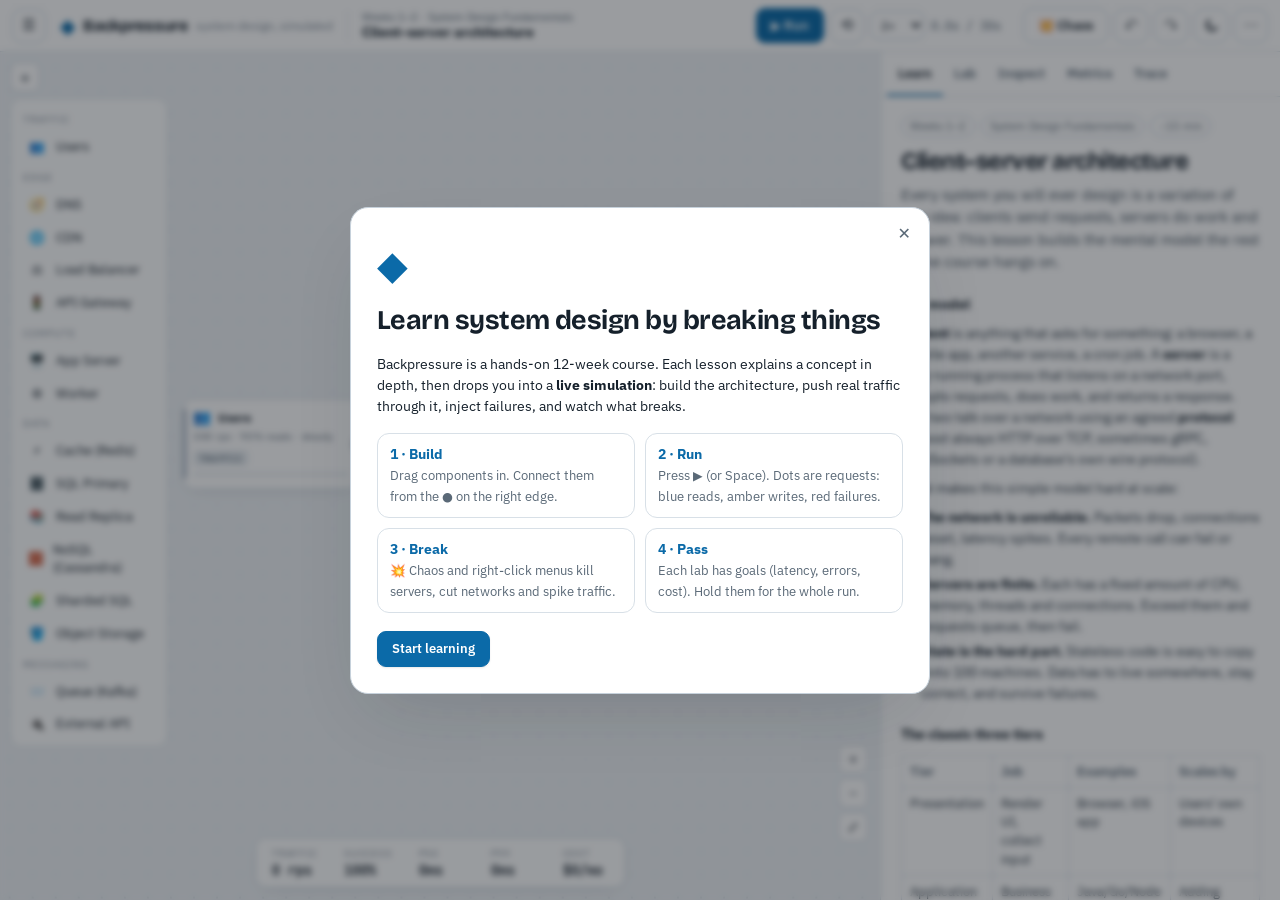
==== commit a8414df8: "Add a light/dark theme toggle Stored under the same "theme" key as the portfolio and /prep hub (same" ====
--- a/index.html
+++ b/index.html
@@ -1,20 +1,25 @@
-<!doctype html>
-<html lang="en">
-<head>
-  <meta charset="utf-8">
-  <meta name="viewport" content="width=device-width, initial-scale=1">
-  <title>Backpressure: learn system design by breaking things</title>
-  <meta name="description" content="A free 12-week system design course with a live simulator. Build architectures, push traffic through them, inject failures and watch what breaks.">
-  <meta property="og:title" content="Backpressure: system design, simulated">
-  <meta property="og:description" content="Build it. Load it. Break it. A hands-on system design course with a live traffic simulator.">
-  <link rel="icon" href="data:image/svg+xml,<svg xmlns='http://www.w3.org/2000/svg' viewBox='0 0 100 100'><text y='.9em' font-size='90' fill='%230b6aa8'>◆</text></svg>">
-  <link rel="preconnect" href="https://fonts.googleapis.com">
-  <link rel="preconnect" href="https://fonts.gstatic.com" crossorigin>
-  <link href="https://fonts.googleapis.com/css2?family=Bricolage+Grotesque:opsz,wght@12..96,600;12..96,700&family=IBM+Plex+Sans:wght@400;500;600;700&family=JetBrains+Mono:wght@400;600&display=swap" rel="stylesheet">
-  <link rel="stylesheet" href="css/app.css">
-</head>
-<body>
-  <noscript>Backpressure needs JavaScript to run the simulator.</noscript>
-  <script type="module" src="js/main.js"></script>
-</body>
-</html>
+<!doctype html>
+<html lang="en">
+<head>
+  <meta charset="utf-8">
+  <meta name="viewport" content="width=device-width, initial-scale=1">
+  <title>Backpressure: learn system design by breaking things</title>
+  <meta name="description" content="A free 12-week system design course with a live simulator. Build architectures, push traffic through them, inject failures and watch what breaks.">
+  <meta property="og:title" content="Backpressure: system design, simulated">
+  <meta property="og:description" content="Build it. Load it. Break it. A hands-on system design course with a live traffic simulator.">
+  <link rel="icon" href="data:image/svg+xml,<svg xmlns='http://www.w3.org/2000/svg' viewBox='0 0 100 100'><text y='.9em' font-size='90' fill='%230b6aa8'>◆</text></svg>">
+  <script>
+    // Apply the saved theme before first paint (same "theme" key as the portfolio and /prep hub).
+    try { const t = localStorage.getItem('theme'); if (t === 'light' || t === 'dark') document.documentElement.dataset.theme = t; } catch (e) {}
+  </script>
+  <link rel="preconnect" href="https://fonts.googleapis.com">
+  <link rel="preconnect" href="https://fonts.gstatic.com" crossorigin>
+  <link href="https://fonts.googleapis.com/css2?family=Bricolage+Grotesque:opsz,wght@12..96,600;12..96,700&family=IBM+Plex+Sans:wght@400;500;600;700&family=JetBrains+Mono:wght@400;600&display=swap" rel="stylesheet">
+  <!-- bump ?v= on visual releases: GitHub Pages lets browsers cache files for 10 minutes -->
+  <link rel="stylesheet" href="css/app.css?v=3">
+</head>
+<body>
+  <noscript>Backpressure needs JavaScript to run the simulator.</noscript>
+  <script type="module" src="js/main.js?v=3"></script>
+</body>
+</html>
--- a/css/app.css
+++ b/css/app.css
@@ -1,417 +1,423 @@
-/* Palette and fonts shared with the other prep tools (AlgoScope, Java/DB/OS Steppers):
-   light by default, dark when the OS prefers it, and data-theme="light"/"dark" overrides. */
-:root {
-  --bg: #eef2f5; --bg2: #ffffff; --panel: #ffffff; --card: #ffffff; --card2: #f4f7f9;
-  --line: #d8e0e7; --line2: #c6d1db; --text: #15202b; --muted: #5a6977; --dim: #7b8794;
-  --body-ink: #26333f; --lede: #3d4b58;
-  --blue: #0b6aa8; --accent-soft: #dcecf7; --on-accent: #ffffff;
-  --green: #0a8a5f; --red: #c43c3c; --amber: #b7790a; --orange: #c2560b; --violet: #b02bb8; --pink: #c26a05;
-  --ok-bg: #dff5ea; --bad-bg: #fde3e1; --warn-bg: #fff1bf; --muted-bg: #e9eef2;
-  --code-bg: #f7f9fb; --grid-dot: #c9d3dc; --edge: #a9b7c4; --edge-live: #6f8ca6; --edge-hover: #0b6aa8;
-  --glass: rgba(255, 255, 255, .94); --overlay: rgba(15, 21, 27, .42);
-  --shadow: rgba(21, 32, 43, .10); --shadow-strong: rgba(21, 32, 43, .18); --glow: 0;
-  --accent: var(--blue);
-  --mono: "JetBrains Mono", ui-monospace, Consolas, monospace;
-  --sans: "IBM Plex Sans", system-ui, -apple-system, "Segoe UI", sans-serif;
-  --display: "Bricolage Grotesque", "IBM Plex Sans", system-ui, sans-serif;
-  --top: 52px;
-  --side: 268px;
-  --panelw: 400px;
-  color-scheme: light;
-}
-@media (prefers-color-scheme: dark) { :root:not([data-theme="light"]) {
-  --bg: #0f151b; --bg2: #161e26; --panel: #161e26; --card: #161e26; --card2: #1b2530;
-  --line: #2a3642; --line2: #364554; --text: #e3eaf0; --muted: #93a2b0; --dim: #6b7a88;
-  --body-ink: #cfd9e2; --lede: #b4c1cd;
-  --blue: #5cb3ef; --accent-soft: #16334a; --on-accent: #0b1620;
-  --green: #3ccf98; --red: #ff7b6e; --amber: #f0b84a; --orange: #ff9a52; --violet: #e07ae8; --pink: #f0a43c;
-  --ok-bg: #15352a; --bad-bg: #3e1f1f; --warn-bg: #3d3415; --muted-bg: #1f2a36;
-  --code-bg: #121a22; --grid-dot: #1f2a35; --edge: #34424f; --edge-live: #4f6d88; --edge-hover: #5cb3ef;
-  --glass: rgba(22, 30, 38, .94); --overlay: rgba(3, 6, 12, .62);
-  --shadow: rgba(0, 0, 0, .35); --shadow-strong: rgba(0, 0, 0, .6); --glow: 8;
-  color-scheme: dark;
-} }
-:root[data-theme="dark"] {
-  --bg: #0f151b; --bg2: #161e26; --panel: #161e26; --card: #161e26; --card2: #1b2530;
-  --line: #2a3642; --line2: #364554; --text: #e3eaf0; --muted: #93a2b0; --dim: #6b7a88;
-  --body-ink: #cfd9e2; --lede: #b4c1cd;
-  --blue: #5cb3ef; --accent-soft: #16334a; --on-accent: #0b1620;
-  --green: #3ccf98; --red: #ff7b6e; --amber: #f0b84a; --orange: #ff9a52; --violet: #e07ae8; --pink: #f0a43c;
-  --ok-bg: #15352a; --bad-bg: #3e1f1f; --warn-bg: #3d3415; --muted-bg: #1f2a36;
-  --code-bg: #121a22; --grid-dot: #1f2a35; --edge: #34424f; --edge-live: #4f6d88; --edge-hover: #5cb3ef;
-  --glass: rgba(22, 30, 38, .94); --overlay: rgba(3, 6, 12, .62);
-  --shadow: rgba(0, 0, 0, .35); --shadow-strong: rgba(0, 0, 0, .6); --glow: 8;
-  color-scheme: dark;
-}
-* { box-sizing: border-box; }
-html, body { height: 100%; margin: 0; }
-body { background: var(--bg); color: var(--text); font: 14px/1.5 var(--sans); overflow: hidden; -webkit-font-smoothing: antialiased; }
-button { font: inherit; color: inherit; cursor: pointer; }
-a { color: var(--blue); text-decoration: none; }
-a:hover { text-decoration: underline; }
-input, select { font: inherit; color: var(--text); }
-.muted { color: var(--muted); }
-.small { font-size: 12px; }
-.pad { padding: 20px; }
-
-/* ---------- top bar ---------- */
-.topbar { height: var(--top); display: flex; align-items: center; gap: 14px; padding: 0 12px; border-bottom: 1px solid var(--line); background: var(--bg2); position: relative; z-index: 30; }
-.brand { display: flex; align-items: center; gap: 8px; color: var(--text); white-space: nowrap; }
-.brand:hover { text-decoration: none; }
-.logo { color: var(--blue); font-size: 20px; text-shadow: none; }
-.brand-name { font-family: var(--display); font-weight: 700; letter-spacing: -.02em; font-size: 16px; }
-.brand-tag { color: var(--dim); font-size: 12px; }
-.crumb { display: flex; flex-direction: column; line-height: 1.2; min-width: 0; flex: 1; padding-left: 14px; border-left: 1px solid var(--line); }
-.crumb span { font-size: 11px; }
-.crumb b { white-space: nowrap; overflow: hidden; text-overflow: ellipsis; font-size: 14px; }
-.run-ctl, .top-actions { display: flex; align-items: center; gap: 6px; }
-.clock { font: 12px var(--mono); color: var(--muted); min-width: 78px; }
-#speed { background: var(--card); border: 1px solid var(--line2); border-radius: 8px; padding: 5px 6px; font-size: 12px; }
-.btn { border: 1px solid var(--line2); background: var(--card); padding: 7px 14px; border-radius: 9px; font-weight: 600; font-size: 13px; transition: .15s; white-space: nowrap; }
-.btn:hover { border-color: var(--dim); background: var(--card2); }
-.btn.primary { background: var(--blue); border-color: var(--blue); color: var(--on-accent); box-shadow: 0 1px 2px var(--shadow); }
-.btn.primary:hover { filter: brightness(1.1); }
-.btn.primary.running { background: var(--card2); border-color: var(--line2); color: var(--text); box-shadow: none; }
-.btn.ghost { background: transparent; }
-.btn.small { padding: 4px 10px; font-size: 12px; }
-.btn.danger:hover { border-color: var(--red); color: var(--red); }
-.icon-btn { width: 34px; height: 34px; border-radius: 9px; border: 1px solid var(--line2); background: var(--card); display: grid; place-items: center; font-size: 15px; }
-.icon-btn:hover { background: var(--card2); }
-.only-mobile { display: none; }
-.menu-wrap { position: relative; }
-.menu { position: absolute; right: 0; top: calc(100% + 6px); background: var(--card); border: 1px solid var(--line2); border-radius: 12px; padding: 6px; min-width: 250px; display: none; box-shadow: 0 16px 40px -12px var(--shadow-strong); z-index: 50; }
-.menu.open { display: block; }
-.menu button, .ctx-menu button { display: block; width: 100%; text-align: left; background: none; border: 0; padding: 8px 10px; border-radius: 8px; font-size: 13px; }
-.menu button:hover, .ctx-menu button:hover { background: var(--card2); }
-.menu-h { font-size: 11px; text-transform: uppercase; letter-spacing: .08em; color: var(--dim); padding: 8px 10px 2px; }
-.menu-foot { font-size: 11px; color: var(--muted); padding: 8px 10px 4px; border-top: 1px solid var(--line); margin-top: 6px; }
-
-/* ---------- layout ---------- */
-.main { display: grid; grid-template-columns: var(--side) minmax(0, 1fr) var(--panelw); grid-template-rows: minmax(0, 1fr); height: calc(100% - var(--top)); }
-.main > * { min-height: 0; }
-@media (min-width: 981px) {
-  body.hide-sidebar .main { grid-template-columns: 0 minmax(0, 1fr) var(--panelw); }
-  body.hide-sidebar .sidebar { visibility: hidden; padding: 0; border: 0; }
-}
-.sidebar { border-right: 1px solid var(--line); background: var(--bg2); overflow-y: auto; padding: 12px 10px 30px; }
-.stage { position: relative; overflow: hidden; }
-.panel { border-left: 1px solid var(--line); background: var(--panel); display: flex; flex-direction: column; min-width: 0; }
-
-/* sidebar */
-.side-head { padding: 4px 6px 10px; }
-.progress-label { display: flex; justify-content: space-between; font-size: 12px; color: var(--muted); }
-.progress-label b { color: var(--text); }
-.progress { height: 6px; border-radius: 6px; background: var(--card); margin: 6px 0 12px; overflow: hidden; }
-.progress i { display: block; height: 100%; background: linear-gradient(90deg, var(--blue), var(--green)); border-radius: 6px; transition: width .4s; }
-.mod { margin-top: 10px; }
-.mod-h { display: grid; grid-template-columns: 1fr auto; padding: 6px 6px 4px; }
-.mod-h .wk { font-size: 10.5px; text-transform: uppercase; letter-spacing: .1em; color: var(--blue); font-weight: 700; }
-.mod-h .mod-t { grid-column: 1; font-weight: 700; font-size: 13px; }
-.mod-h .mod-c { grid-row: 1 / span 2; grid-column: 2; align-self: center; font: 11px var(--mono); color: var(--dim); }
-.side-item { display: flex; gap: 9px; align-items: center; padding: 6px 8px; border-radius: 8px; color: var(--muted); font-size: 13px; line-height: 1.3; }
-.side-item:hover { background: var(--card); color: var(--text); text-decoration: none; }
-.side-item.active { background: var(--accent-soft); color: var(--text); box-shadow: inset 2px 0 var(--blue); }
-.side-item .dot { width: 18px; height: 18px; border-radius: 50%; border: 1.5px solid var(--line2); flex: none; display: grid; place-items: center; font-size: 11px; }
-.side-item.done .dot { background: var(--green); border-color: var(--green); color: var(--on-accent); font-weight: 800; }
-.side-item.sandbox { border: 1px dashed var(--line2); color: var(--text); }
-.side-item.sandbox .dot { border: 0; }
-.side-foot { font-size: 11px; color: var(--dim); padding: 20px 8px 0; }
-
-/* ---------- canvas ---------- */
-#canvas, .viewport { position: absolute; inset: 0; }
-.viewport { overflow: hidden; touch-action: none; cursor: grab; user-select: none; }
-.viewport:active { cursor: grabbing; }
-.viewport.connecting { cursor: crosshair; }
-.grid-bg { position: absolute; inset: 0; background-image: radial-gradient(circle, var(--grid-dot) 1.1px, transparent 1.2px); }
-.world { position: absolute; left: 0; top: 0; transform-origin: 0 0; }
-svg.edges { position: absolute; overflow: visible; pointer-events: none; }
-.edge-hit { stroke: transparent; stroke-width: 14; fill: none; pointer-events: stroke; cursor: pointer; }
-.edge-line { fill: none; stroke: var(--edge); stroke-width: 1.5; color: var(--edge); transition: stroke .3s; }
-.edge[data-state="live"] .edge-line { stroke: var(--edge-live); color: var(--edge-live); }
-.edge[data-state="fail"] .edge-line { stroke: color-mix(in srgb, var(--red) 65%, transparent); color: var(--red); }
-.edge[data-state="cut"] .edge-line { stroke: var(--red); stroke-dasharray: 3 6; color: var(--red); }
-.edge[data-state="open"] .edge-line { stroke: var(--dim); stroke-dasharray: 2 4; }
-.edge.async .edge-line { stroke-dasharray: 7 5; }
-.edge.selected .edge-line { stroke: var(--blue) !important; color: var(--blue); }
-.edge:hover .edge-line { stroke: var(--edge-hover); }
-.edge-label { font: 10px var(--mono); fill: var(--muted); text-anchor: middle; pointer-events: none; paint-order: stroke; stroke: var(--bg); stroke-width: 3px; }
-.edge[data-state="fail"] .edge-label, .edge[data-state="cut"] .edge-label { fill: var(--red); }
-.edge-temp { fill: none; stroke: var(--blue); stroke-width: 2; stroke-dasharray: 5 4; }
-canvas.particles { position: absolute; inset: 0; pointer-events: none; }
-.canvas-hint { position: absolute; inset: 0; display: none; align-items: center; justify-content: center; text-align: center; color: var(--muted); pointer-events: none; line-height: 1.8; }
-.canvas-hint b { color: var(--text); font-size: 16px; }
-
-.node { position: absolute; width: 184px; background: var(--card); border: 1px solid var(--line2); border-radius: 12px; padding: 8px 10px 8px; cursor: pointer; box-shadow: 0 6px 18px -10px var(--shadow-strong); transition: border-color .25s, box-shadow .25s; }
-.node::before { content: ''; position: absolute; left: 0; top: 10px; bottom: 10px; width: 3px; border-radius: 0 3px 3px 0; background: var(--accent); opacity: .9; }
-.node:hover { border-color: var(--dim); }
-.node.selected { border-color: var(--blue); box-shadow: 0 0 0 3px color-mix(in srgb, var(--blue) 25%, transparent), 0 6px 18px -10px var(--shadow-strong); }
-.node.drop-target { border-color: var(--green); box-shadow: 0 0 0 3px color-mix(in srgb, var(--green) 30%, transparent); }
-.node-head { display: flex; align-items: center; gap: 7px; }
-.node-head .ico { font-size: 15px; }
-.node-head .name { font-weight: 700; font-size: 13px; white-space: nowrap; overflow: hidden; text-overflow: ellipsis; }
-.node-sub { font-size: 10.5px; color: var(--muted); white-space: nowrap; overflow: hidden; text-overflow: ellipsis; margin: 1px 0 6px; }
-.node-status { display: flex; justify-content: space-between; align-items: center; }
-.badge { font: 700 9.5px var(--mono); letter-spacing: .06em; padding: 2px 6px; border-radius: 5px; background: var(--muted-bg); color: var(--muted); }
-.metric-a { font: 600 11px var(--mono); }
-.node[data-status="healthy"] .badge { background: var(--ok-bg); color: var(--green); }
-.node[data-status="stressed"] .badge { background: var(--warn-bg); color: var(--orange); }
-.node[data-status="saturated"] .badge { background: var(--bad-bg); color: var(--red); }
-.node[data-status="down"] .badge { background: var(--red); color: var(--on-accent); }
-.node[data-status="client"] .badge { background: var(--muted-bg); color: var(--muted); }
-.node[data-status="saturated"] { border-color: color-mix(in srgb, var(--red) 70%, transparent); box-shadow: 0 0 0 1px color-mix(in srgb, var(--red) 35%, transparent), 0 0 22px -6px color-mix(in srgb, var(--red) 50%, transparent); }
-.node[data-status="stressed"] { border-color: color-mix(in srgb, var(--orange) 60%, transparent); }
-.node[data-status="down"] { opacity: .55; border-color: var(--red); background: repeating-linear-gradient(135deg, var(--card), var(--card) 8px, var(--bad-bg) 8px, var(--bad-bg) 16px); }
-.node-bar { height: 4px; border-radius: 4px; background: var(--muted-bg); margin: 6px 0 5px; overflow: hidden; }
-.node-bar i { display: block; height: 100%; width: 0; background: var(--green); border-radius: 4px; transition: width .25s, background .25s; }
-.node-bar i[data-level="mid"] { background: var(--orange); }
-.node-bar i[data-level="hi"] { background: var(--red); }
-.node-stats { display: flex; justify-content: space-between; font: 10.5px var(--mono); color: var(--muted); }
-.port { position: absolute; top: 50%; width: 14px; height: 14px; margin-top: -7px; border-radius: 50%; background: var(--card); border: 2px solid var(--dim); }
-.port.in { left: -8px; pointer-events: none; }
-.port.out { right: -8px; cursor: crosshair; }
-/* Invisible, much larger hit zone around the dot. */
-.port.out::before { content: ''; position: absolute; inset: -12px; border-radius: 50%; }
-/* The card's right edge is also a handle. */
-.node::after { content: ''; position: absolute; top: 0; bottom: 0; right: 0; width: 26px; cursor: crosshair; border-radius: 0 12px 12px 0; }
-.node:hover::after { background: linear-gradient(90deg, transparent, color-mix(in srgb, var(--blue) 14%, transparent)); }
-.node:hover .port.out, .port.out:hover { border-color: var(--blue); background: var(--blue); transform: scale(1.3); box-shadow: 0 0 8px color-mix(in srgb, var(--blue) 55%, transparent); }
-.node.connect-source { border-color: var(--blue); box-shadow: 0 0 0 3px color-mix(in srgb, var(--blue) 35%, transparent); }
-.node.is-client .port.in { display: none; }
-
-.callout { position: absolute; width: 230px; background: var(--glass); border: 1px solid var(--line2); border-left: 3px solid var(--red); border-radius: 10px; padding: 8px 10px; font-size: 11.5px; line-height: 1.4; box-shadow: 0 10px 26px -10px var(--shadow-strong); pointer-events: auto; cursor: pointer; animation: pop .25s ease-out; }
-.callout b { display: block; font-size: 12px; margin-bottom: 2px; color: var(--red); }
-.callout span { color: var(--body-ink); }
-.callout.sev-good { border-left-color: var(--green); }
-.callout.sev-good b { color: var(--green); }
-@keyframes pop { from { transform: translateY(6px); opacity: 0; } }
-
-.zoom-ctl { position: absolute; right: 12px; bottom: 58px; display: flex; flex-direction: column; gap: 4px; }
-.zoom-ctl button { width: 30px; height: 30px; border-radius: 8px; border: 1px solid var(--line2); background: var(--card); }
-
-/* palette */
-.palette { position: absolute; left: 10px; top: 10px; bottom: 70px; width: 158px; display: flex; flex-direction: column; z-index: 5; pointer-events: none; }
-.pal-toggle { pointer-events: auto; align-self: flex-start; width: 30px; height: 30px; border-radius: 8px; border: 1px solid var(--line2); background: var(--card); margin-bottom: 6px; font-size: 16px; }
-.pal-list { pointer-events: auto; background: var(--glass); backdrop-filter: blur(8px); border: 1px solid var(--line); border-radius: 12px; padding: 6px; overflow-y: auto; }
-.palette.collapsed .pal-list { display: none; }
-.pal-cat { font-size: 10px; text-transform: uppercase; letter-spacing: .1em; color: var(--dim); padding: 7px 6px 3px; }
-.pal-item { display: flex; align-items: center; gap: 8px; padding: 6px 8px; border-radius: 8px; font-size: 12.5px; cursor: grab; border: 1px solid transparent; touch-action: none; }
-.pal-item:hover { background: var(--card); border-color: var(--line2); }
-.pal-item .ico { width: 22px; text-align: center; }
-.pal-item.ghost { position: fixed; z-index: 100; background: var(--card); border-color: var(--blue); pointer-events: none; box-shadow: 0 10px 26px var(--shadow-strong); }
-
-/* KPI strip */
-.kpis { position: absolute; left: 50%; transform: translateX(-50%); bottom: 12px; display: flex; gap: 2px; background: var(--glass); border: 1px solid var(--line2); box-shadow: 0 6px 18px -10px var(--shadow-strong); border-radius: 12px; padding: 4px; backdrop-filter: blur(8px); z-index: 6; max-width: calc(100% - 24px); overflow-x: auto; }
-.kpi { padding: 4px 12px; display: flex; flex-direction: column; min-width: 70px; }
-.kpi span { font-size: 10px; text-transform: uppercase; letter-spacing: .08em; color: var(--dim); }
-.kpi b { font: 600 14px var(--mono); white-space: nowrap; }
-.kpi.good b { color: var(--green); }
-.kpi.warn b { color: var(--amber); }
-.kpi.bad b { color: var(--red); }
-.runbar { position: absolute; left: 0; right: 0; top: 0; height: 2px; }
-.runbar i { display: block; height: 100%; background: var(--blue); width: 0; transition: width .25s linear; }
-
-/* ---------- right panel ---------- */
-.tabs { display: flex; border-bottom: 1px solid var(--line); padding: 0 6px; flex: none; }
-.tabs button { background: none; border: 0; padding: 12px 11px 10px; color: var(--muted); font-weight: 600; font-size: 13px; border-bottom: 2px solid transparent; }
-.tabs button.active { color: var(--text); border-bottom-color: var(--blue); }
-.panel-body { overflow-y: auto; flex: 1; padding: 0 0 40px; }
-.lesson, .lab, .inspect, .metrics, .trace { padding: 18px 20px; }
-.lesson h1 { font-family: var(--display); font-size: 24px; letter-spacing: -.02em; line-height: 1.2; margin: 10px 0 8px; }
-.lede { color: var(--lede); font-size: 15px; margin: 0 0 14px; }
-.lesson-meta { display: flex; gap: 6px; flex-wrap: wrap; }
-.pill { font-size: 11px; padding: 2px 8px; border-radius: 20px; background: var(--card); border: 1px solid var(--line2); color: var(--muted); }
-.pill.ok { color: var(--green); border-color: color-mix(in srgb, var(--green) 45%, transparent); }
-.md { color: var(--body-ink); }
-.md h2, .lesson h2, .lab h2 { font-family: var(--display); font-size: 18px; margin: 26px 0 8px; letter-spacing: -.01em; }
-.md h3, .lab h3, .inspect h3, .metrics h3 { font-size: 14px; margin: 20px 0 6px; color: var(--text); }
-.md h4 { font-size: 13px; margin: 16px 0 4px; color: var(--muted); text-transform: uppercase; letter-spacing: .06em; }
-.md p { margin: 8px 0; }
-.md ul, .md ol { padding-left: 20px; margin: 8px 0; }
-.md li { margin: 4px 0; }
-.md code { font: 12.5px var(--mono); background: var(--code-bg); border: 1px solid var(--line); padding: 1px 5px; border-radius: 5px; color: var(--text); }
-.md pre { background: var(--code-bg); border: 1px solid var(--line); border-radius: 10px; padding: 12px; overflow-x: auto; }
-.md pre code { background: none; border: 0; padding: 0; color: var(--text); font-size: 12px; line-height: 1.55; }
-.md strong { color: var(--text); }
-.md hr { border: 0; border-top: 1px solid var(--line); margin: 20px 0; }
-.md blockquote { margin: 14px 0; padding: 10px 14px; border-radius: 10px; background: var(--card); border: 1px solid var(--line2); border-left: 3px solid var(--blue); }
-.md blockquote p { margin: 4px 0; }
-.md blockquote.bq-interview { border-left-color: var(--violet); background: color-mix(in srgb, var(--violet) 6%, transparent); }
-.md blockquote.bq-warning, .md blockquote.bq-pitfall { border-left-color: var(--amber); background: color-mix(in srgb, var(--amber) 7%, transparent); }
-.md blockquote.bq-tryit { border-left-color: var(--green); background: color-mix(in srgb, var(--green) 6%, transparent); }
-.md blockquote.bq-numbers { border-left-color: var(--pink); }
-.md blockquote.bq-keyidea { border-left-color: var(--blue); background: var(--accent-soft); }
-.table-wrap { overflow-x: auto; margin: 10px 0; }
-.md table { border-collapse: collapse; width: 100%; font-size: 12.5px; }
-.md th, .md td { border: 1px solid var(--line); padding: 6px 8px; text-align: left; vertical-align: top; }
-.md th { background: var(--card); color: var(--muted); font-weight: 600; }
-.cta { display: flex; align-items: center; gap: 12px; margin: 24px 0 10px; padding: 14px; border-radius: 12px; background: var(--accent-soft); border: 1px solid color-mix(in srgb, var(--blue) 35%, transparent); }
-.cta .muted { font-size: 12.5px; }
-.pager { display: flex; justify-content: space-between; gap: 10px; margin-top: 26px; padding-top: 14px; border-top: 1px solid var(--line); font-size: 13px; }
-
-.quiz .q { margin: 14px 0; padding: 12px; border: 1px solid var(--line); border-radius: 12px; background: var(--bg2); }
-.q-t { font-weight: 600; margin-bottom: 8px; }
-.opt { display: block; width: 100%; text-align: left; background: var(--card); border: 1px solid var(--line2); padding: 8px 10px; border-radius: 9px; margin: 5px 0; font-size: 13px; }
-.opt:hover:not(:disabled) { border-color: var(--blue); }
-.opt.right { border-color: var(--green); background: var(--ok-bg); }
-.opt.wrong { border-color: var(--red); background: var(--bad-bg); }
-.opt:disabled { cursor: default; }
-.why { font-size: 13px; color: var(--body-ink); margin-top: 8px; }
-
-.lab-run { font-size: 13px; background: var(--card); border: 1px solid var(--line); border-radius: 10px; padding: 10px 12px; margin: 12px 0; }
-.timeline { margin-top: 8px; display: flex; flex-direction: column; gap: 4px; }
-.ev { display: flex; gap: 10px; font-size: 12.5px; }
-.ev .at { font: 600 11px var(--mono); color: var(--amber); min-width: 34px; }
-.goal { display: grid; grid-template-columns: 22px 1fr auto; gap: 8px; align-items: center; padding: 9px 10px; border: 1px solid var(--line); border-radius: 10px; margin: 6px 0; background: var(--bg2); }
-.goal small { display: block; font-size: 10.5px; color: var(--dim); }
-.goal .gv { text-align: right; font: 600 13px var(--mono); }
-.goal .gi { font-weight: 800; text-align: center; color: var(--dim); }
-.goal.ok .gi, .goal.pass .gi { color: var(--green); }
-.goal.pass { border-color: color-mix(in srgb, var(--green) 50%, transparent); }
-.goal.fail { border-color: color-mix(in srgb, var(--red) 55%, transparent); background: color-mix(in srgb, var(--red) 6%, transparent); }
-.goal.fail .gi, .goal.fail .gv { color: var(--red); }
-.goal.warn { border-color: color-mix(in srgb, var(--amber) 50%, transparent); }
-.goal.warn .gi, .goal.warn .gv { color: var(--amber); }
-.lab-actions { display: flex; gap: 8px; margin: 14px 0; flex-wrap: wrap; }
-.hint { font-size: 13px; background: var(--warn-bg); border: 1px solid color-mix(in srgb, var(--amber) 35%, transparent); border-radius: 10px; padding: 9px 11px; margin: 6px 0; }
-.solution { margin-top: 18px; display: flex; gap: 10px; align-items: center; font-size: 12px; }
-
-/* inspector */
-.ins-head { display: flex; gap: 10px; align-items: center; }
-.ins-head .ico { font-size: 24px; width: 42px; height: 42px; display: grid; place-items: center; border-radius: 10px; background: var(--card); border: 1px solid var(--line2); box-shadow: inset 0 -2px var(--accent); }
-.ins-head input { background: transparent; border: 1px solid transparent; font-weight: 700; font-size: 16px; padding: 2px 4px; border-radius: 6px; width: 100%; }
-.ins-head input:hover, .ins-head input:focus { border-color: var(--line2); outline: none; background: var(--bg2); }
-.ins-head small { display: block; color: var(--dim); padding-left: 5px; font-size: 11px; }
-.ins-actions { display: flex; flex-wrap: wrap; gap: 6px; margin: 10px 0; }
-.form { display: flex; flex-direction: column; gap: 2px; }
-.field { display: grid; grid-template-columns: 1fr 132px; align-items: center; gap: 8px; padding: 6px 0; border-bottom: 1px solid var(--line); }
-.field label { font-size: 12.5px; color: var(--body-ink); }
-.field input[type=number], .field select { width: 100%; background: var(--bg2); border: 1px solid var(--line2); border-radius: 7px; padding: 5px 7px; font-size: 12.5px; }
-.field input:focus, .field select:focus { outline: none; border-color: var(--blue); }
-.help { display: inline-grid; place-items: center; width: 15px; height: 15px; border-radius: 50%; border: 1px solid var(--dim); color: var(--dim); font-size: 10px; font-style: normal; margin-left: 6px; cursor: help; }
-.range { display: flex; align-items: center; gap: 6px; }
-.range input { flex: 1; min-width: 0; accent-color: var(--blue); }
-.range output { font: 11px var(--mono); width: 34px; text-align: right; }
-.switch { position: relative; width: 38px; height: 21px; justify-self: end; }
-.switch input { opacity: 0; width: 0; height: 0; }
-.switch span { position: absolute; inset: 0; background: var(--line2); border-radius: 20px; transition: .2s; cursor: pointer; }
-.switch span::before { content: ''; position: absolute; width: 15px; height: 15px; left: 3px; top: 3px; background: var(--card); border-radius: 50%; transition: .2s; box-shadow: 0 1px 2px var(--shadow-strong); }
-.switch input:checked + span { background: var(--blue); }
-.switch input:checked + span::before { transform: translateX(17px); background: var(--card); }
-table.kv { width: 100%; border-collapse: collapse; font-size: 12.5px; }
-table.kv td { padding: 5px 0; border-bottom: 1px solid var(--line); }
-table.kv td:first-child { color: var(--muted); }
-table.kv td:last-child { text-align: right; font-family: var(--mono); }
-table.kv small { color: var(--dim); }
-.st { font: 700 10.5px var(--mono); padding: 2px 6px; border-radius: 5px; }
-.st-healthy { color: var(--green); background: var(--ok-bg); }
-.st-stressed { color: var(--orange); background: var(--warn-bg); }
-.st-saturated { color: var(--red); background: var(--bad-bg); }
-.st-down { color: var(--on-accent); background: var(--red); }
-.insight { border: 1px solid var(--line2); border-left: 3px solid var(--dim); border-radius: 10px; padding: 8px 11px; margin: 8px 0; font-size: 12.5px; background: var(--bg2); }
-.insight b { font-size: 13px; }
-.insight p { margin: 3px 0; color: var(--body-ink); }
-.insight .fix { color: var(--blue); }
-.insight.sev-bad { border-left-color: var(--red); }
-.insight.sev-warn { border-left-color: var(--amber); }
-.insight.sev-good { border-left-color: var(--green); }
-.empty-state { text-align: center; padding-top: 60px; }
-.empty-state .big { font-size: 40px; }
-
-/* metrics */
-.tiles { display: grid; grid-template-columns: repeat(3, 1fr); gap: 6px; }
-.tile { background: var(--card); border: 1px solid var(--line); border-radius: 10px; padding: 7px 9px; }
-.tile span { display: block; font-size: 10px; text-transform: uppercase; letter-spacing: .07em; color: var(--dim); }
-.tile b { font: 600 14px var(--mono); }
-.metrics h3 small { font-weight: 400; color: var(--muted); font-size: 11px; margin-left: 6px; }
-.sw { display: inline-block; width: 9px; height: 9px; border-radius: 2px; margin: 0 3px 0 6px; vertical-align: -1px; }
-.chart-box { background: var(--bg2); border: 1px solid var(--line); border-radius: 10px; padding: 4px; min-height: 60px; }
-.chart .grid { stroke: var(--line); }
-.chart .threshold { stroke: var(--red); stroke-dasharray: 4 3; opacity: .7; }
-.chart .axis { fill: var(--dim); font: 9.5px var(--mono); }
-.log { font: 11.5px/1.45 var(--mono); max-height: 260px; overflow-y: auto; background: var(--code-bg); border: 1px solid var(--line); border-radius: 10px; padding: 8px; }
-.log .l { padding: 2px 0; color: var(--body-ink); }
-.log .l span { color: var(--dim); margin-right: 8px; }
-.log .lv-chaos { color: var(--orange); }
-.log .lv-bad { color: var(--red); }
-.log .lv-good { color: var(--green); }
-
-/* trace */
-.trace-tabs { display: flex; gap: 4px; margin: 10px 0; }
-.trace-tabs button { background: var(--card); border: 1px solid var(--line2); border-radius: 8px; padding: 5px 10px; font-size: 12px; }
-.trace-tabs button.active { border-color: var(--blue); color: var(--blue); }
-.tr-total { font-size: 13px; margin-bottom: 10px; }
-.span { display: grid; grid-template-columns: 130px 1fr 54px; align-items: center; gap: 8px; padding: 3px 0; font-size: 12px; }
-.sp-name { padding-left: calc(var(--d) * 8px); white-space: nowrap; overflow: hidden; text-overflow: ellipsis; }
-.sp-name span { margin-right: 5px; }
-.sp-bar { position: relative; height: 16px; background: var(--muted-bg); border-radius: 4px; }
-.sp-all { position: absolute; top: 2px; bottom: 2px; background: color-mix(in srgb, var(--c) 28%, transparent); border-radius: 3px; display: flex; overflow: hidden; }
-.sp-all .net { background: var(--dim); height: 100%; }
-.sp-all .own { background: var(--c); height: 100%; }
-.span.down .sp-all { background: color-mix(in srgb, var(--red) 50%, transparent); }
-.sp-ms { font: 11px var(--mono); text-align: right; color: var(--muted); }
-
-/* sandbox templates */
-.templates { display: grid; gap: 8px; }
-.tpl { text-align: left; background: var(--card); border: 1px solid var(--line2); border-radius: 10px; padding: 10px 12px; }
-.tpl:hover { border-color: var(--blue); }
-.tpl b { display: block; }
-.tpl span { font-size: 12px; color: var(--muted); }
-
-/* calculator */
-.calc { margin: 22px 0; padding: 14px; border: 1px solid var(--line2); border-radius: 12px; background: var(--bg2); }
-.calc h2 { margin-top: 0 !important; }
-.calc-grid { display: grid; grid-template-columns: 1fr 1fr; gap: 8px; margin: 10px 0 14px; }
-.calc-grid label { display: flex; flex-direction: column; font-size: 11.5px; color: var(--muted); gap: 3px; }
-.calc-grid input { background: var(--card); border: 1px solid var(--line2); border-radius: 7px; padding: 5px 7px; font: 12.5px var(--mono); }
-
-/* context menu, toasts, modal */
-.ctx-menu { position: fixed; z-index: 80; background: var(--card); border: 1px solid var(--line2); border-radius: 10px; padding: 5px; min-width: 190px; display: none; box-shadow: 0 14px 34px -10px var(--shadow-strong); }
-.ctx-menu.open { display: block; }
-.toasts { position: fixed; bottom: 80px; left: 50%; transform: translateX(-50%); z-index: 90; display: flex; flex-direction: column; gap: 6px; align-items: center; pointer-events: none; }
-.toast { background: var(--card2); border: 1px solid var(--line2); border-radius: 10px; padding: 9px 14px; font-size: 13px; box-shadow: 0 10px 26px -8px var(--shadow-strong); animation: pop .2s; max-width: 520px; transition: opacity .4s; }
-.toast.warn { border-color: var(--amber); }
-.toast.bad { border-color: var(--red); }
-.toast.out { opacity: 0; }
-.modal-wrap { position: fixed; inset: 0; background: var(--overlay); backdrop-filter: blur(3px); z-index: 100; display: none; align-items: center; justify-content: center; padding: 16px; }
-.modal-wrap.open { display: flex; }
-.modal { position: relative; background: var(--panel); border: 1px solid var(--line2); border-radius: 18px; padding: 26px; max-width: 580px; width: 100%; max-height: 90vh; overflow-y: auto; box-shadow: 0 30px 70px -24px var(--shadow-strong); animation: pop .25s; }
-.modal-x { position: absolute; right: 12px; top: 12px; background: none; border: 0; color: var(--muted); font-size: 16px; }
-.modal-actions { display: flex; gap: 8px; margin-top: 18px; flex-wrap: wrap; }
-.welcome h1 { font-family: var(--display); font-size: 27px; letter-spacing: -.02em; margin: 6px 0 10px; }
-.logo-big { font-size: 40px; color: var(--blue); }
-.how { display: grid; grid-template-columns: 1fr 1fr; gap: 10px; margin-top: 16px; }
-.how div { background: var(--card); border: 1px solid var(--line); border-radius: 12px; padding: 10px 12px; }
-.how b { display: block; color: var(--blue); }
-.how span { font-size: 12.5px; color: var(--muted); }
-.result .big { font-family: var(--display); font-size: 24px; font-weight: 700; }
-.result li { margin: 6px 0; }
-.debrief { margin-top: 10px; padding: 12px; border-radius: 10px; background: var(--card); border: 1px solid var(--line); font-size: 13px; }
-
-/* ---------- responsive ---------- */
-@media (max-width: 1250px) {
-  :root { --side: 230px; --panelw: 360px; }
-  .brand-tag { display: none; }
-}
-@media (max-width: 980px) {
-  .main { grid-template-columns: 1fr; }
-  .only-mobile { display: grid; }
-  .sidebar { position: fixed; left: 0; top: var(--top); bottom: 0; width: min(300px, 85vw); z-index: 40; transform: translateX(-100%); transition: transform .25s; box-shadow: 20px 0 50px var(--shadow-strong); }
-  body.show-sidebar .sidebar { transform: none; }
-  .panel { position: fixed; right: 0; top: var(--top); bottom: 0; width: min(420px, 100vw); z-index: 40; transform: translateX(100%); transition: transform .25s; box-shadow: -20px 0 50px var(--shadow-strong); }
-  body.show-panel .panel { transform: none; }
-  .crumb { display: none; }
-  .clock { display: none; }
-}
-@media (max-width: 560px) {
-  .brand-name { display: none; }
-  .top-actions #btn-undo, .top-actions #btn-redo, #speed { display: none; }
-  .topbar { gap: 5px; padding: 0 6px; }
-  .run-ctl, .top-actions { gap: 4px; }
-  #btn-chaos { padding: 7px 9px; }
-  #btn-chaos .lbl { display: none; }
-  #btn-run { padding: 7px 11px; }
-  .icon-btn { width: 32px; height: 32px; }
-  .kpi { min-width: 58px; padding: 3px 8px; }
-  .how { grid-template-columns: 1fr; }
-  .field { grid-template-columns: 1fr 120px; }
-}
+/* Palette and fonts shared with the other prep tools (AlgoScope, Java/DB/OS Steppers):
+   light by default, dark when the OS prefers it, and data-theme="light"/"dark" overrides. */
+:root {
+  --bg: #eef2f5; --bg2: #ffffff; --panel: #ffffff; --card: #ffffff; --card2: #f4f7f9;
+  --line: #d8e0e7; --line2: #c6d1db; --text: #15202b; --muted: #5a6977; --dim: #7b8794;
+  --body-ink: #26333f; --lede: #3d4b58;
+  --blue: #0b6aa8; --accent-soft: #dcecf7; --on-accent: #ffffff;
+  --green: #0a8a5f; --red: #c43c3c; --amber: #b7790a; --orange: #c2560b; --violet: #b02bb8; --pink: #c26a05;
+  --ok-bg: #dff5ea; --bad-bg: #fde3e1; --warn-bg: #fff1bf; --muted-bg: #e9eef2;
+  --code-bg: #f7f9fb; --grid-dot: #c9d3dc; --edge: #a9b7c4; --edge-live: #6f8ca6; --edge-hover: #0b6aa8;
+  --glass: rgba(255, 255, 255, .94); --overlay: rgba(15, 21, 27, .42);
+  --shadow: rgba(21, 32, 43, .10); --shadow-strong: rgba(21, 32, 43, .18); --glow: 0;
+  --accent: var(--blue);
+  --mono: "JetBrains Mono", ui-monospace, Consolas, monospace;
+  --sans: "IBM Plex Sans", system-ui, -apple-system, "Segoe UI", sans-serif;
+  --display: "Bricolage Grotesque", "IBM Plex Sans", system-ui, sans-serif;
+  --top: 52px;
+  --side: 268px;
+  --panelw: 400px;
+  color-scheme: light;
+}
+@media (prefers-color-scheme: dark) { :root:not([data-theme="light"]) {
+  --bg: #0f151b; --bg2: #161e26; --panel: #161e26; --card: #161e26; --card2: #1b2530;
+  --line: #2a3642; --line2: #364554; --text: #e3eaf0; --muted: #93a2b0; --dim: #6b7a88;
+  --body-ink: #cfd9e2; --lede: #b4c1cd;
+  --blue: #5cb3ef; --accent-soft: #16334a; --on-accent: #0b1620;
+  --green: #3ccf98; --red: #ff7b6e; --amber: #f0b84a; --orange: #ff9a52; --violet: #e07ae8; --pink: #f0a43c;
+  --ok-bg: #15352a; --bad-bg: #3e1f1f; --warn-bg: #3d3415; --muted-bg: #1f2a36;
+  --code-bg: #121a22; --grid-dot: #1f2a35; --edge: #34424f; --edge-live: #4f6d88; --edge-hover: #5cb3ef;
+  --glass: rgba(22, 30, 38, .94); --overlay: rgba(3, 6, 12, .62);
+  --shadow: rgba(0, 0, 0, .35); --shadow-strong: rgba(0, 0, 0, .6); --glow: 8;
+  color-scheme: dark;
+} }
+:root[data-theme="dark"] {
+  --bg: #0f151b; --bg2: #161e26; --panel: #161e26; --card: #161e26; --card2: #1b2530;
+  --line: #2a3642; --line2: #364554; --text: #e3eaf0; --muted: #93a2b0; --dim: #6b7a88;
+  --body-ink: #cfd9e2; --lede: #b4c1cd;
+  --blue: #5cb3ef; --accent-soft: #16334a; --on-accent: #0b1620;
+  --green: #3ccf98; --red: #ff7b6e; --amber: #f0b84a; --orange: #ff9a52; --violet: #e07ae8; --pink: #f0a43c;
+  --ok-bg: #15352a; --bad-bg: #3e1f1f; --warn-bg: #3d3415; --muted-bg: #1f2a36;
+  --code-bg: #121a22; --grid-dot: #1f2a35; --edge: #34424f; --edge-live: #4f6d88; --edge-hover: #5cb3ef;
+  --glass: rgba(22, 30, 38, .94); --overlay: rgba(3, 6, 12, .62);
+  --shadow: rgba(0, 0, 0, .35); --shadow-strong: rgba(0, 0, 0, .6); --glow: 8;
+  color-scheme: dark;
+}
+* { box-sizing: border-box; }
+html, body { height: 100%; margin: 0; }
+body { background: var(--bg); color: var(--text); font: 14px/1.5 var(--sans); overflow: hidden; -webkit-font-smoothing: antialiased; }
+button { font: inherit; color: inherit; cursor: pointer; }
+a { color: var(--blue); text-decoration: none; }
+a:hover { text-decoration: underline; }
+input, select { font: inherit; color: var(--text); }
+.muted { color: var(--muted); }
+.small { font-size: 12px; }
+.pad { padding: 20px; }
+
+/* ---------- top bar ---------- */
+.topbar { height: var(--top); display: flex; align-items: center; gap: 14px; padding: 0 12px; border-bottom: 1px solid var(--line); background: var(--bg2); position: relative; z-index: 30; }
+.brand { display: flex; align-items: center; gap: 8px; color: var(--text); white-space: nowrap; }
+.brand:hover { text-decoration: none; }
+.logo { color: var(--blue); font-size: 20px; text-shadow: none; }
+.brand-name { font-family: var(--display); font-weight: 700; letter-spacing: -.02em; font-size: 16px; }
+.brand-tag { color: var(--dim); font-size: 12px; }
+.crumb { display: flex; flex-direction: column; line-height: 1.2; min-width: 0; flex: 1; padding-left: 14px; border-left: 1px solid var(--line); }
+.crumb span { font-size: 11px; }
+.crumb b { white-space: nowrap; overflow: hidden; text-overflow: ellipsis; font-size: 14px; }
+.run-ctl, .top-actions { display: flex; align-items: center; gap: 6px; }
+.clock { font: 12px var(--mono); color: var(--muted); min-width: 78px; }
+#speed { background: var(--card); border: 1px solid var(--line2); border-radius: 8px; padding: 5px 6px; font-size: 12px; }
+.btn { border: 1px solid var(--line2); background: var(--card); padding: 7px 14px; border-radius: 9px; font-weight: 600; font-size: 13px; transition: .15s; white-space: nowrap; }
+.btn:hover { border-color: var(--dim); background: var(--card2); }
+.btn.primary { background: var(--blue); border-color: var(--blue); color: var(--on-accent); box-shadow: 0 1px 2px var(--shadow); }
+.btn.primary:hover { filter: brightness(1.1); }
+.btn.primary.running { background: var(--card2); border-color: var(--line2); color: var(--text); box-shadow: none; }
+.btn.ghost { background: transparent; }
+.btn.small { padding: 4px 10px; font-size: 12px; }
+.btn.danger:hover { border-color: var(--red); color: var(--red); }
+.icon-btn { width: 34px; height: 34px; border-radius: 9px; border: 1px solid var(--line2); background: var(--card); display: grid; place-items: center; font-size: 15px; }
+.icon-btn:hover { background: var(--card2); }
+.only-mobile { display: none; }
+/* theme toggle: show the moon in light mode, the sun in dark mode */
+.theme-btn svg { width: 17px; height: 17px; }
+.theme-btn .sun { display: none; }
+@media (prefers-color-scheme: dark) { :root:not([data-theme="light"]) .theme-btn .sun { display: block; } :root:not([data-theme="light"]) .theme-btn .moon { display: none; } }
+:root[data-theme="dark"] .theme-btn .sun { display: block; }
+:root[data-theme="dark"] .theme-btn .moon { display: none; }
+.menu-wrap { position: relative; }
+.menu { position: absolute; right: 0; top: calc(100% + 6px); background: var(--card); border: 1px solid var(--line2); border-radius: 12px; padding: 6px; min-width: 250px; display: none; box-shadow: 0 16px 40px -12px var(--shadow-strong); z-index: 50; }
+.menu.open { display: block; }
+.menu button, .ctx-menu button { display: block; width: 100%; text-align: left; background: none; border: 0; padding: 8px 10px; border-radius: 8px; font-size: 13px; }
+.menu button:hover, .ctx-menu button:hover { background: var(--card2); }
+.menu-h { font-size: 11px; text-transform: uppercase; letter-spacing: .08em; color: var(--dim); padding: 8px 10px 2px; }
+.menu-foot { font-size: 11px; color: var(--muted); padding: 8px 10px 4px; border-top: 1px solid var(--line); margin-top: 6px; }
+
+/* ---------- layout ---------- */
+.main { display: grid; grid-template-columns: var(--side) minmax(0, 1fr) var(--panelw); grid-template-rows: minmax(0, 1fr); height: calc(100% - var(--top)); }
+.main > * { min-height: 0; }
+@media (min-width: 981px) {
+  body.hide-sidebar .main { grid-template-columns: 0 minmax(0, 1fr) var(--panelw); }
+  body.hide-sidebar .sidebar { visibility: hidden; padding: 0; border: 0; }
+}
+.sidebar { border-right: 1px solid var(--line); background: var(--bg2); overflow-y: auto; padding: 12px 10px 30px; }
+.stage { position: relative; overflow: hidden; }
+.panel { border-left: 1px solid var(--line); background: var(--panel); display: flex; flex-direction: column; min-width: 0; }
+
+/* sidebar */
+.side-head { padding: 4px 6px 10px; }
+.progress-label { display: flex; justify-content: space-between; font-size: 12px; color: var(--muted); }
+.progress-label b { color: var(--text); }
+.progress { height: 6px; border-radius: 6px; background: var(--card); margin: 6px 0 12px; overflow: hidden; }
+.progress i { display: block; height: 100%; background: linear-gradient(90deg, var(--blue), var(--green)); border-radius: 6px; transition: width .4s; }
+.mod { margin-top: 10px; }
+.mod-h { display: grid; grid-template-columns: 1fr auto; padding: 6px 6px 4px; }
+.mod-h .wk { font-size: 10.5px; text-transform: uppercase; letter-spacing: .1em; color: var(--blue); font-weight: 700; }
+.mod-h .mod-t { grid-column: 1; font-weight: 700; font-size: 13px; }
+.mod-h .mod-c { grid-row: 1 / span 2; grid-column: 2; align-self: center; font: 11px var(--mono); color: var(--dim); }
+.side-item { display: flex; gap: 9px; align-items: center; padding: 6px 8px; border-radius: 8px; color: var(--muted); font-size: 13px; line-height: 1.3; }
+.side-item:hover { background: var(--card); color: var(--text); text-decoration: none; }
+.side-item.active { background: var(--accent-soft); color: var(--text); box-shadow: inset 2px 0 var(--blue); }
+.side-item .dot { width: 18px; height: 18px; border-radius: 50%; border: 1.5px solid var(--line2); flex: none; display: grid; place-items: center; font-size: 11px; }
+.side-item.done .dot { background: var(--green); border-color: var(--green); color: var(--on-accent); font-weight: 800; }
+.side-item.sandbox { border: 1px dashed var(--line2); color: var(--text); }
+.side-item.sandbox .dot { border: 0; }
+.side-foot { font-size: 11px; color: var(--dim); padding: 20px 8px 0; }
+
+/* ---------- canvas ---------- */
+#canvas, .viewport { position: absolute; inset: 0; }
+.viewport { overflow: hidden; touch-action: none; cursor: grab; user-select: none; }
+.viewport:active { cursor: grabbing; }
+.viewport.connecting { cursor: crosshair; }
+.grid-bg { position: absolute; inset: 0; background-image: radial-gradient(circle, var(--grid-dot) 1.1px, transparent 1.2px); }
+.world { position: absolute; left: 0; top: 0; transform-origin: 0 0; }
+svg.edges { position: absolute; overflow: visible; pointer-events: none; }
+.edge-hit { stroke: transparent; stroke-width: 14; fill: none; pointer-events: stroke; cursor: pointer; }
+.edge-line { fill: none; stroke: var(--edge); stroke-width: 1.5; color: var(--edge); transition: stroke .3s; }
+.edge[data-state="live"] .edge-line { stroke: var(--edge-live); color: var(--edge-live); }
+.edge[data-state="fail"] .edge-line { stroke: color-mix(in srgb, var(--red) 65%, transparent); color: var(--red); }
+.edge[data-state="cut"] .edge-line { stroke: var(--red); stroke-dasharray: 3 6; color: var(--red); }
+.edge[data-state="open"] .edge-line { stroke: var(--dim); stroke-dasharray: 2 4; }
+.edge.async .edge-line { stroke-dasharray: 7 5; }
+.edge.selected .edge-line { stroke: var(--blue) !important; color: var(--blue); }
+.edge:hover .edge-line { stroke: var(--edge-hover); }
+.edge-label { font: 10px var(--mono); fill: var(--muted); text-anchor: middle; pointer-events: none; paint-order: stroke; stroke: var(--bg); stroke-width: 3px; }
+.edge[data-state="fail"] .edge-label, .edge[data-state="cut"] .edge-label { fill: var(--red); }
+.edge-temp { fill: none; stroke: var(--blue); stroke-width: 2; stroke-dasharray: 5 4; }
+canvas.particles { position: absolute; inset: 0; pointer-events: none; }
+.canvas-hint { position: absolute; inset: 0; display: none; align-items: center; justify-content: center; text-align: center; color: var(--muted); pointer-events: none; line-height: 1.8; }
+.canvas-hint b { color: var(--text); font-size: 16px; }
+
+.node { position: absolute; width: 184px; background: var(--card); border: 1px solid var(--line2); border-radius: 12px; padding: 8px 10px 8px; cursor: pointer; box-shadow: 0 6px 18px -10px var(--shadow-strong); transition: border-color .25s, box-shadow .25s; }
+.node::before { content: ''; position: absolute; left: 0; top: 10px; bottom: 10px; width: 3px; border-radius: 0 3px 3px 0; background: var(--accent); opacity: .9; }
+.node:hover { border-color: var(--dim); }
+.node.selected { border-color: var(--blue); box-shadow: 0 0 0 3px color-mix(in srgb, var(--blue) 25%, transparent), 0 6px 18px -10px var(--shadow-strong); }
+.node.drop-target { border-color: var(--green); box-shadow: 0 0 0 3px color-mix(in srgb, var(--green) 30%, transparent); }
+.node-head { display: flex; align-items: center; gap: 7px; }
+.node-head .ico { font-size: 15px; }
+.node-head .name { font-weight: 700; font-size: 13px; white-space: nowrap; overflow: hidden; text-overflow: ellipsis; }
+.node-sub { font-size: 10.5px; color: var(--muted); white-space: nowrap; overflow: hidden; text-overflow: ellipsis; margin: 1px 0 6px; }
+.node-status { display: flex; justify-content: space-between; align-items: center; }
+.badge { font: 700 9.5px var(--mono); letter-spacing: .06em; padding: 2px 6px; border-radius: 5px; background: var(--muted-bg); color: var(--muted); }
+.metric-a { font: 600 11px var(--mono); }
+.node[data-status="healthy"] .badge { background: var(--ok-bg); color: var(--green); }
+.node[data-status="stressed"] .badge { background: var(--warn-bg); color: var(--orange); }
+.node[data-status="saturated"] .badge { background: var(--bad-bg); color: var(--red); }
+.node[data-status="down"] .badge { background: var(--red); color: var(--on-accent); }
+.node[data-status="client"] .badge { background: var(--muted-bg); color: var(--muted); }
+.node[data-status="saturated"] { border-color: color-mix(in srgb, var(--red) 70%, transparent); box-shadow: 0 0 0 1px color-mix(in srgb, var(--red) 35%, transparent), 0 0 22px -6px color-mix(in srgb, var(--red) 50%, transparent); }
+.node[data-status="stressed"] { border-color: color-mix(in srgb, var(--orange) 60%, transparent); }
+.node[data-status="down"] { opacity: .55; border-color: var(--red); background: repeating-linear-gradient(135deg, var(--card), var(--card) 8px, var(--bad-bg) 8px, var(--bad-bg) 16px); }
+.node-bar { height: 4px; border-radius: 4px; background: var(--muted-bg); margin: 6px 0 5px; overflow: hidden; }
+.node-bar i { display: block; height: 100%; width: 0; background: var(--green); border-radius: 4px; transition: width .25s, background .25s; }
+.node-bar i[data-level="mid"] { background: var(--orange); }
+.node-bar i[data-level="hi"] { background: var(--red); }
+.node-stats { display: flex; justify-content: space-between; font: 10.5px var(--mono); color: var(--muted); }
+.port { position: absolute; top: 50%; width: 14px; height: 14px; margin-top: -7px; border-radius: 50%; background: var(--card); border: 2px solid var(--dim); }
+.port.in { left: -8px; pointer-events: none; }
+.port.out { right: -8px; cursor: crosshair; }
+/* Invisible, much larger hit zone around the dot. */
+.port.out::before { content: ''; position: absolute; inset: -12px; border-radius: 50%; }
+/* The card's right edge is also a handle. */
+.node::after { content: ''; position: absolute; top: 0; bottom: 0; right: 0; width: 26px; cursor: crosshair; border-radius: 0 12px 12px 0; }
+.node:hover::after { background: linear-gradient(90deg, transparent, color-mix(in srgb, var(--blue) 14%, transparent)); }
+.node:hover .port.out, .port.out:hover { border-color: var(--blue); background: var(--blue); transform: scale(1.3); box-shadow: 0 0 8px color-mix(in srgb, var(--blue) 55%, transparent); }
+.node.connect-source { border-color: var(--blue); box-shadow: 0 0 0 3px color-mix(in srgb, var(--blue) 35%, transparent); }
+.node.is-client .port.in { display: none; }
+
+.callout { position: absolute; width: 230px; background: var(--glass); border: 1px solid var(--line2); border-left: 3px solid var(--red); border-radius: 10px; padding: 8px 10px; font-size: 11.5px; line-height: 1.4; box-shadow: 0 10px 26px -10px var(--shadow-strong); pointer-events: auto; cursor: pointer; animation: pop .25s ease-out; }
+.callout b { display: block; font-size: 12px; margin-bottom: 2px; color: var(--red); }
+.callout span { color: var(--body-ink); }
+.callout.sev-good { border-left-color: var(--green); }
+.callout.sev-good b { color: var(--green); }
+@keyframes pop { from { transform: translateY(6px); opacity: 0; } }
+
+.zoom-ctl { position: absolute; right: 12px; bottom: 58px; display: flex; flex-direction: column; gap: 4px; }
+.zoom-ctl button { width: 30px; height: 30px; border-radius: 8px; border: 1px solid var(--line2); background: var(--card); }
+
+/* palette */
+.palette { position: absolute; left: 10px; top: 10px; bottom: 70px; width: 158px; display: flex; flex-direction: column; z-index: 5; pointer-events: none; }
+.pal-toggle { pointer-events: auto; align-self: flex-start; width: 30px; height: 30px; border-radius: 8px; border: 1px solid var(--line2); background: var(--card); margin-bottom: 6px; font-size: 16px; }
+.pal-list { pointer-events: auto; background: var(--glass); backdrop-filter: blur(8px); border: 1px solid var(--line); border-radius: 12px; padding: 6px; overflow-y: auto; }
+.palette.collapsed .pal-list { display: none; }
+.pal-cat { font-size: 10px; text-transform: uppercase; letter-spacing: .1em; color: var(--dim); padding: 7px 6px 3px; }
+.pal-item { display: flex; align-items: center; gap: 8px; padding: 6px 8px; border-radius: 8px; font-size: 12.5px; cursor: grab; border: 1px solid transparent; touch-action: none; }
+.pal-item:hover { background: var(--card); border-color: var(--line2); }
+.pal-item .ico { width: 22px; text-align: center; }
+.pal-item.ghost { position: fixed; z-index: 100; background: var(--card); border-color: var(--blue); pointer-events: none; box-shadow: 0 10px 26px var(--shadow-strong); }
+
+/* KPI strip */
+.kpis { position: absolute; left: 50%; transform: translateX(-50%); bottom: 12px; display: flex; gap: 2px; background: var(--glass); border: 1px solid var(--line2); box-shadow: 0 6px 18px -10px var(--shadow-strong); border-radius: 12px; padding: 4px; backdrop-filter: blur(8px); z-index: 6; max-width: calc(100% - 24px); overflow-x: auto; }
+.kpi { padding: 4px 12px; display: flex; flex-direction: column; min-width: 70px; }
+.kpi span { font-size: 10px; text-transform: uppercase; letter-spacing: .08em; color: var(--dim); }
+.kpi b { font: 600 14px var(--mono); white-space: nowrap; }
+.kpi.good b { color: var(--green); }
+.kpi.warn b { color: var(--amber); }
+.kpi.bad b { color: var(--red); }
+.runbar { position: absolute; left: 0; right: 0; top: 0; height: 2px; }
+.runbar i { display: block; height: 100%; background: var(--blue); width: 0; transition: width .25s linear; }
+
+/* ---------- right panel ---------- */
+.tabs { display: flex; border-bottom: 1px solid var(--line); padding: 0 6px; flex: none; }
+.tabs button { background: none; border: 0; padding: 12px 11px 10px; color: var(--muted); font-weight: 600; font-size: 13px; border-bottom: 2px solid transparent; }
+.tabs button.active { color: var(--text); border-bottom-color: var(--blue); }
+.panel-body { overflow-y: auto; flex: 1; padding: 0 0 40px; }
+.lesson, .lab, .inspect, .metrics, .trace { padding: 18px 20px; }
+.lesson h1 { font-family: var(--display); font-size: 24px; letter-spacing: -.02em; line-height: 1.2; margin: 10px 0 8px; }
+.lede { color: var(--lede); font-size: 15px; margin: 0 0 14px; }
+.lesson-meta { display: flex; gap: 6px; flex-wrap: wrap; }
+.pill { font-size: 11px; padding: 2px 8px; border-radius: 20px; background: var(--card); border: 1px solid var(--line2); color: var(--muted); }
+.pill.ok { color: var(--green); border-color: color-mix(in srgb, var(--green) 45%, transparent); }
+.md { color: var(--body-ink); }
+.md h2, .lesson h2, .lab h2 { font-family: var(--display); font-size: 18px; margin: 26px 0 8px; letter-spacing: -.01em; }
+.md h3, .lab h3, .inspect h3, .metrics h3 { font-size: 14px; margin: 20px 0 6px; color: var(--text); }
+.md h4 { font-size: 13px; margin: 16px 0 4px; color: var(--muted); text-transform: uppercase; letter-spacing: .06em; }
+.md p { margin: 8px 0; }
+.md ul, .md ol { padding-left: 20px; margin: 8px 0; }
+.md li { margin: 4px 0; }
+.md code { font: 12.5px var(--mono); background: var(--code-bg); border: 1px solid var(--line); padding: 1px 5px; border-radius: 5px; color: var(--text); }
+.md pre { background: var(--code-bg); border: 1px solid var(--line); border-radius: 10px; padding: 12px; overflow-x: auto; }
+.md pre code { background: none; border: 0; padding: 0; color: var(--text); font-size: 12px; line-height: 1.55; }
+.md strong { color: var(--text); }
+.md hr { border: 0; border-top: 1px solid var(--line); margin: 20px 0; }
+.md blockquote { margin: 14px 0; padding: 10px 14px; border-radius: 10px; background: var(--card); border: 1px solid var(--line2); border-left: 3px solid var(--blue); }
+.md blockquote p { margin: 4px 0; }
+.md blockquote.bq-interview { border-left-color: var(--violet); background: color-mix(in srgb, var(--violet) 6%, transparent); }
+.md blockquote.bq-warning, .md blockquote.bq-pitfall { border-left-color: var(--amber); background: color-mix(in srgb, var(--amber) 7%, transparent); }
+.md blockquote.bq-tryit { border-left-color: var(--green); background: color-mix(in srgb, var(--green) 6%, transparent); }
+.md blockquote.bq-numbers { border-left-color: var(--pink); }
+.md blockquote.bq-keyidea { border-left-color: var(--blue); background: var(--accent-soft); }
+.table-wrap { overflow-x: auto; margin: 10px 0; }
+.md table { border-collapse: collapse; width: 100%; font-size: 12.5px; }
+.md th, .md td { border: 1px solid var(--line); padding: 6px 8px; text-align: left; vertical-align: top; }
+.md th { background: var(--card); color: var(--muted); font-weight: 600; }
+.cta { display: flex; align-items: center; gap: 12px; margin: 24px 0 10px; padding: 14px; border-radius: 12px; background: var(--accent-soft); border: 1px solid color-mix(in srgb, var(--blue) 35%, transparent); }
+.cta .muted { font-size: 12.5px; }
+.pager { display: flex; justify-content: space-between; gap: 10px; margin-top: 26px; padding-top: 14px; border-top: 1px solid var(--line); font-size: 13px; }
+
+.quiz .q { margin: 14px 0; padding: 12px; border: 1px solid var(--line); border-radius: 12px; background: var(--bg2); }
+.q-t { font-weight: 600; margin-bottom: 8px; }
+.opt { display: block; width: 100%; text-align: left; background: var(--card); border: 1px solid var(--line2); padding: 8px 10px; border-radius: 9px; margin: 5px 0; font-size: 13px; }
+.opt:hover:not(:disabled) { border-color: var(--blue); }
+.opt.right { border-color: var(--green); background: var(--ok-bg); }
+.opt.wrong { border-color: var(--red); background: var(--bad-bg); }
+.opt:disabled { cursor: default; }
+.why { font-size: 13px; color: var(--body-ink); margin-top: 8px; }
+
+.lab-run { font-size: 13px; background: var(--card); border: 1px solid var(--line); border-radius: 10px; padding: 10px 12px; margin: 12px 0; }
+.timeline { margin-top: 8px; display: flex; flex-direction: column; gap: 4px; }
+.ev { display: flex; gap: 10px; font-size: 12.5px; }
+.ev .at { font: 600 11px var(--mono); color: var(--amber); min-width: 34px; }
+.goal { display: grid; grid-template-columns: 22px 1fr auto; gap: 8px; align-items: center; padding: 9px 10px; border: 1px solid var(--line); border-radius: 10px; margin: 6px 0; background: var(--bg2); }
+.goal small { display: block; font-size: 10.5px; color: var(--dim); }
+.goal .gv { text-align: right; font: 600 13px var(--mono); }
+.goal .gi { font-weight: 800; text-align: center; color: var(--dim); }
+.goal.ok .gi, .goal.pass .gi { color: var(--green); }
+.goal.pass { border-color: color-mix(in srgb, var(--green) 50%, transparent); }
+.goal.fail { border-color: color-mix(in srgb, var(--red) 55%, transparent); background: color-mix(in srgb, var(--red) 6%, transparent); }
+.goal.fail .gi, .goal.fail .gv { color: var(--red); }
+.goal.warn { border-color: color-mix(in srgb, var(--amber) 50%, transparent); }
+.goal.warn .gi, .goal.warn .gv { color: var(--amber); }
+.lab-actions { display: flex; gap: 8px; margin: 14px 0; flex-wrap: wrap; }
+.hint { font-size: 13px; background: var(--warn-bg); border: 1px solid color-mix(in srgb, var(--amber) 35%, transparent); border-radius: 10px; padding: 9px 11px; margin: 6px 0; }
+.solution { margin-top: 18px; display: flex; gap: 10px; align-items: center; font-size: 12px; }
+
+/* inspector */
+.ins-head { display: flex; gap: 10px; align-items: center; }
+.ins-head .ico { font-size: 24px; width: 42px; height: 42px; display: grid; place-items: center; border-radius: 10px; background: var(--card); border: 1px solid var(--line2); box-shadow: inset 0 -2px var(--accent); }
+.ins-head input { background: transparent; border: 1px solid transparent; font-weight: 700; font-size: 16px; padding: 2px 4px; border-radius: 6px; width: 100%; }
+.ins-head input:hover, .ins-head input:focus { border-color: var(--line2); outline: none; background: var(--bg2); }
+.ins-head small { display: block; color: var(--dim); padding-left: 5px; font-size: 11px; }
+.ins-actions { display: flex; flex-wrap: wrap; gap: 6px; margin: 10px 0; }
+.form { display: flex; flex-direction: column; gap: 2px; }
+.field { display: grid; grid-template-columns: 1fr 132px; align-items: center; gap: 8px; padding: 6px 0; border-bottom: 1px solid var(--line); }
+.field label { font-size: 12.5px; color: var(--body-ink); }
+.field input[type=number], .field select { width: 100%; background: var(--bg2); border: 1px solid var(--line2); border-radius: 7px; padding: 5px 7px; font-size: 12.5px; }
+.field input:focus, .field select:focus { outline: none; border-color: var(--blue); }
+.help { display: inline-grid; place-items: center; width: 15px; height: 15px; border-radius: 50%; border: 1px solid var(--dim); color: var(--dim); font-size: 10px; font-style: normal; margin-left: 6px; cursor: help; }
+.range { display: flex; align-items: center; gap: 6px; }
+.range input { flex: 1; min-width: 0; accent-color: var(--blue); }
+.range output { font: 11px var(--mono); width: 34px; text-align: right; }
+.switch { position: relative; width: 38px; height: 21px; justify-self: end; }
+.switch input { opacity: 0; width: 0; height: 0; }
+.switch span { position: absolute; inset: 0; background: var(--line2); border-radius: 20px; transition: .2s; cursor: pointer; }
+.switch span::before { content: ''; position: absolute; width: 15px; height: 15px; left: 3px; top: 3px; background: var(--card); border-radius: 50%; transition: .2s; box-shadow: 0 1px 2px var(--shadow-strong); }
+.switch input:checked + span { background: var(--blue); }
+.switch input:checked + span::before { transform: translateX(17px); background: var(--card); }
+table.kv { width: 100%; border-collapse: collapse; font-size: 12.5px; }
+table.kv td { padding: 5px 0; border-bottom: 1px solid var(--line); }
+table.kv td:first-child { color: var(--muted); }
+table.kv td:last-child { text-align: right; font-family: var(--mono); }
+table.kv small { color: var(--dim); }
+.st { font: 700 10.5px var(--mono); padding: 2px 6px; border-radius: 5px; }
+.st-healthy { color: var(--green); background: var(--ok-bg); }
+.st-stressed { color: var(--orange); background: var(--warn-bg); }
+.st-saturated { color: var(--red); background: var(--bad-bg); }
+.st-down { color: var(--on-accent); background: var(--red); }
+.insight { border: 1px solid var(--line2); border-left: 3px solid var(--dim); border-radius: 10px; padding: 8px 11px; margin: 8px 0; font-size: 12.5px; background: var(--bg2); }
+.insight b { font-size: 13px; }
+.insight p { margin: 3px 0; color: var(--body-ink); }
+.insight .fix { color: var(--blue); }
+.insight.sev-bad { border-left-color: var(--red); }
+.insight.sev-warn { border-left-color: var(--amber); }
+.insight.sev-good { border-left-color: var(--green); }
+.empty-state { text-align: center; padding-top: 60px; }
+.empty-state .big { font-size: 40px; }
+
+/* metrics */
+.tiles { display: grid; grid-template-columns: repeat(3, 1fr); gap: 6px; }
+.tile { background: var(--card); border: 1px solid var(--line); border-radius: 10px; padding: 7px 9px; }
+.tile span { display: block; font-size: 10px; text-transform: uppercase; letter-spacing: .07em; color: var(--dim); }
+.tile b { font: 600 14px var(--mono); }
+.metrics h3 small { font-weight: 400; color: var(--muted); font-size: 11px; margin-left: 6px; }
+.sw { display: inline-block; width: 9px; height: 9px; border-radius: 2px; margin: 0 3px 0 6px; vertical-align: -1px; }
+.chart-box { background: var(--bg2); border: 1px solid var(--line); border-radius: 10px; padding: 4px; min-height: 60px; }
+.chart .grid { stroke: var(--line); }
+.chart .threshold { stroke: var(--red); stroke-dasharray: 4 3; opacity: .7; }
+.chart .axis { fill: var(--dim); font: 9.5px var(--mono); }
+.log { font: 11.5px/1.45 var(--mono); max-height: 260px; overflow-y: auto; background: var(--code-bg); border: 1px solid var(--line); border-radius: 10px; padding: 8px; }
+.log .l { padding: 2px 0; color: var(--body-ink); }
+.log .l span { color: var(--dim); margin-right: 8px; }
+.log .lv-chaos { color: var(--orange); }
+.log .lv-bad { color: var(--red); }
+.log .lv-good { color: var(--green); }
+
+/* trace */
+.trace-tabs { display: flex; gap: 4px; margin: 10px 0; }
+.trace-tabs button { background: var(--card); border: 1px solid var(--line2); border-radius: 8px; padding: 5px 10px; font-size: 12px; }
+.trace-tabs button.active { border-color: var(--blue); color: var(--blue); }
+.tr-total { font-size: 13px; margin-bottom: 10px; }
+.span { display: grid; grid-template-columns: 130px 1fr 54px; align-items: center; gap: 8px; padding: 3px 0; font-size: 12px; }
+.sp-name { padding-left: calc(var(--d) * 8px); white-space: nowrap; overflow: hidden; text-overflow: ellipsis; }
+.sp-name span { margin-right: 5px; }
+.sp-bar { position: relative; height: 16px; background: var(--muted-bg); border-radius: 4px; }
+.sp-all { position: absolute; top: 2px; bottom: 2px; background: color-mix(in srgb, var(--c) 28%, transparent); border-radius: 3px; display: flex; overflow: hidden; }
+.sp-all .net { background: var(--dim); height: 100%; }
+.sp-all .own { background: var(--c); height: 100%; }
+.span.down .sp-all { background: color-mix(in srgb, var(--red) 50%, transparent); }
+.sp-ms { font: 11px var(--mono); text-align: right; color: var(--muted); }
+
+/* sandbox templates */
+.templates { display: grid; gap: 8px; }
+.tpl { text-align: left; background: var(--card); border: 1px solid var(--line2); border-radius: 10px; padding: 10px 12px; }
+.tpl:hover { border-color: var(--blue); }
+.tpl b { display: block; }
+.tpl span { font-size: 12px; color: var(--muted); }
+
+/* calculator */
+.calc { margin: 22px 0; padding: 14px; border: 1px solid var(--line2); border-radius: 12px; background: var(--bg2); }
+.calc h2 { margin-top: 0 !important; }
+.calc-grid { display: grid; grid-template-columns: 1fr 1fr; gap: 8px; margin: 10px 0 14px; }
+.calc-grid label { display: flex; flex-direction: column; font-size: 11.5px; color: var(--muted); gap: 3px; }
+.calc-grid input { background: var(--card); border: 1px solid var(--line2); border-radius: 7px; padding: 5px 7px; font: 12.5px var(--mono); }
+
+/* context menu, toasts, modal */
+.ctx-menu { position: fixed; z-index: 80; background: var(--card); border: 1px solid var(--line2); border-radius: 10px; padding: 5px; min-width: 190px; display: none; box-shadow: 0 14px 34px -10px var(--shadow-strong); }
+.ctx-menu.open { display: block; }
+.toasts { position: fixed; bottom: 80px; left: 50%; transform: translateX(-50%); z-index: 90; display: flex; flex-direction: column; gap: 6px; align-items: center; pointer-events: none; }
+.toast { background: var(--card2); border: 1px solid var(--line2); border-radius: 10px; padding: 9px 14px; font-size: 13px; box-shadow: 0 10px 26px -8px var(--shadow-strong); animation: pop .2s; max-width: 520px; transition: opacity .4s; }
+.toast.warn { border-color: var(--amber); }
+.toast.bad { border-color: var(--red); }
+.toast.out { opacity: 0; }
+.modal-wrap { position: fixed; inset: 0; background: var(--overlay); backdrop-filter: blur(3px); z-index: 100; display: none; align-items: center; justify-content: center; padding: 16px; }
+.modal-wrap.open { display: flex; }
+.modal { position: relative; background: var(--panel); border: 1px solid var(--line2); border-radius: 18px; padding: 26px; max-width: 580px; width: 100%; max-height: 90vh; overflow-y: auto; box-shadow: 0 30px 70px -24px var(--shadow-strong); animation: pop .25s; }
+.modal-x { position: absolute; right: 12px; top: 12px; background: none; border: 0; color: var(--muted); font-size: 16px; }
+.modal-actions { display: flex; gap: 8px; margin-top: 18px; flex-wrap: wrap; }
+.welcome h1 { font-family: var(--display); font-size: 27px; letter-spacing: -.02em; margin: 6px 0 10px; }
+.logo-big { font-size: 40px; color: var(--blue); }
+.how { display: grid; grid-template-columns: 1fr 1fr; gap: 10px; margin-top: 16px; }
+.how div { background: var(--card); border: 1px solid var(--line); border-radius: 12px; padding: 10px 12px; }
+.how b { display: block; color: var(--blue); }
+.how span { font-size: 12.5px; color: var(--muted); }
+.result .big { font-family: var(--display); font-size: 24px; font-weight: 700; }
+.result li { margin: 6px 0; }
+.debrief { margin-top: 10px; padding: 12px; border-radius: 10px; background: var(--card); border: 1px solid var(--line); font-size: 13px; }
+
+/* ---------- responsive ---------- */
+@media (max-width: 1250px) {
+  :root { --side: 230px; --panelw: 360px; }
+  .brand-tag { display: none; }
+}
+@media (max-width: 980px) {
+  .main { grid-template-columns: 1fr; }
+  .only-mobile { display: grid; }
+  .sidebar { position: fixed; left: 0; top: var(--top); bottom: 0; width: min(300px, 85vw); z-index: 40; transform: translateX(-100%); transition: transform .25s; box-shadow: 20px 0 50px var(--shadow-strong); }
+  body.show-sidebar .sidebar { transform: none; }
+  .panel { position: fixed; right: 0; top: var(--top); bottom: 0; width: min(420px, 100vw); z-index: 40; transform: translateX(100%); transition: transform .25s; box-shadow: -20px 0 50px var(--shadow-strong); }
+  body.show-panel .panel { transform: none; }
+  .crumb { display: none; }
+  .clock { display: none; }
+}
+@media (max-width: 560px) {
+  .brand-name { display: none; }
+  .top-actions #btn-undo, .top-actions #btn-redo, #speed { display: none; }
+  .topbar { gap: 5px; padding: 0 6px; }
+  .run-ctl, .top-actions { gap: 4px; }
+  #btn-chaos { padding: 7px 9px; }
+  #btn-chaos .lbl { display: none; }
+  #btn-run { padding: 7px 11px; }
+  .icon-btn { width: 32px; height: 32px; }
+  .kpi { min-width: 58px; padding: 3px 8px; }
+  .how { grid-template-columns: 1fr; }
+  .field { grid-template-columns: 1fr 120px; }
+}
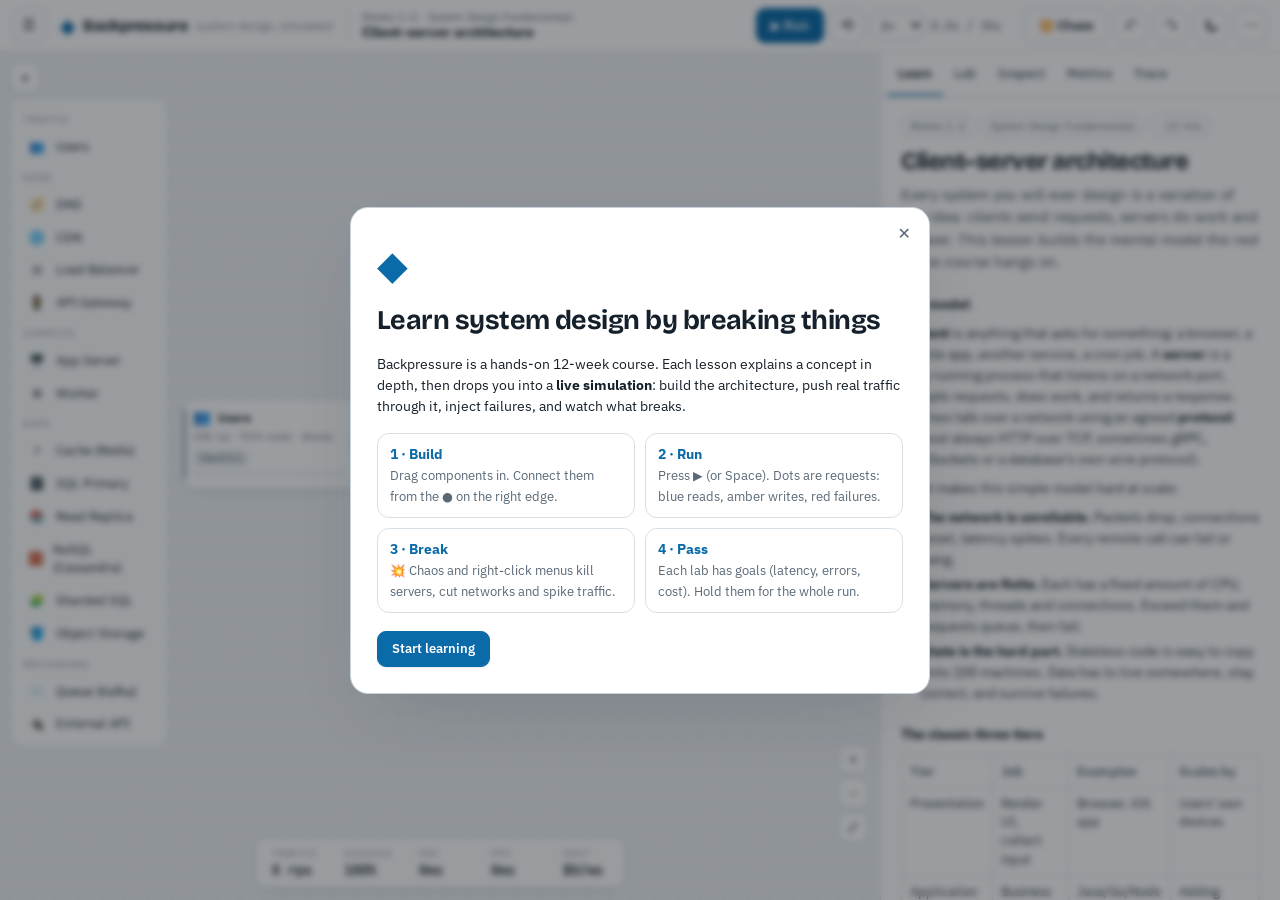
==== commit baa69721: "Merge main (explain-on-hover tooltips) into interview-practice Conflicts: the import block in js/mai" ====
--- a/index.html
+++ b/index.html
@@ -1,25 +1,25 @@
-<!doctype html>
-<html lang="en">
-<head>
-  <meta charset="utf-8">
-  <meta name="viewport" content="width=device-width, initial-scale=1">
-  <title>Backpressure: learn system design by breaking things</title>
-  <meta name="description" content="A free 12-week system design course with a live simulator. Build architectures, push traffic through them, inject failures and watch what breaks.">
-  <meta property="og:title" content="Backpressure: system design, simulated">
-  <meta property="og:description" content="Build it. Load it. Break it. A hands-on system design course with a live traffic simulator.">
-  <link rel="icon" href="data:image/svg+xml,<svg xmlns='http://www.w3.org/2000/svg' viewBox='0 0 100 100'><text y='.9em' font-size='90' fill='%230b6aa8'>◆</text></svg>">
-  <script>
-    // Apply the saved theme before first paint (same "theme" key as the portfolio and /prep hub).
-    try { const t = localStorage.getItem('theme'); if (t === 'light' || t === 'dark') document.documentElement.dataset.theme = t; } catch (e) {}
-  </script>
-  <link rel="preconnect" href="https://fonts.googleapis.com">
-  <link rel="preconnect" href="https://fonts.gstatic.com" crossorigin>
-  <link href="https://fonts.googleapis.com/css2?family=Bricolage+Grotesque:opsz,wght@12..96,600;12..96,700&family=IBM+Plex+Sans:wght@400;500;600;700&family=JetBrains+Mono:wght@400;600&display=swap" rel="stylesheet">
-  <!-- bump ?v= on visual releases: GitHub Pages lets browsers cache files for 10 minutes -->
-  <link rel="stylesheet" href="css/app.css?v=3">
-</head>
-<body>
-  <noscript>Backpressure needs JavaScript to run the simulator.</noscript>
-  <script type="module" src="js/main.js?v=3"></script>
-</body>
-</html>
+<!doctype html>
+<html lang="en">
+<head>
+  <meta charset="utf-8">
+  <meta name="viewport" content="width=device-width, initial-scale=1">
+  <title>Backpressure: learn system design by breaking things</title>
+  <meta name="description" content="A free 12-week system design course with a live simulator. Build architectures, push traffic through them, inject failures and watch what breaks.">
+  <meta property="og:title" content="Backpressure: system design, simulated">
+  <meta property="og:description" content="Build it. Load it. Break it. A hands-on system design course with a live traffic simulator.">
+  <link rel="icon" href="data:image/svg+xml,<svg xmlns='http://www.w3.org/2000/svg' viewBox='0 0 100 100'><text y='.9em' font-size='90' fill='%230b6aa8'>◆</text></svg>">
+  <script>
+    // Apply the saved theme before first paint (same "theme" key as the portfolio and /prep hub).
+    try { const t = localStorage.getItem('theme'); if (t === 'light' || t === 'dark') document.documentElement.dataset.theme = t; } catch (e) {}
+  </script>
+  <link rel="preconnect" href="https://fonts.googleapis.com">
+  <link rel="preconnect" href="https://fonts.gstatic.com" crossorigin>
+  <link href="https://fonts.googleapis.com/css2?family=Bricolage+Grotesque:opsz,wght@12..96,600;12..96,700&family=IBM+Plex+Sans:wght@400;500;600;700&family=JetBrains+Mono:wght@400;600&display=swap" rel="stylesheet">
+  <!-- bump ?v= on visual releases: GitHub Pages lets browsers cache files for 10 minutes -->
+  <link rel="stylesheet" href="css/app.css?v=5">
+</head>
+<body>
+  <noscript>Backpressure needs JavaScript to run the simulator.</noscript>
+  <script type="module" src="js/main.js?v=5"></script>
+</body>
+</html>
--- a/css/app.css
+++ b/css/app.css
@@ -393,6 +393,69 @@
 .result li { margin: 6px 0; }
 .debrief { margin-top: 10px; padding: 12px; border-radius: 10px; background: var(--card); border: 1px solid var(--line); font-size: 13px; }
 
+/* ---------- interview practice ---------- */
+.iv-head { position: relative; }
+.iv-head h1 { padding-right: 96px; }
+.iv-clock { position: absolute; right: 0; top: 0; text-align: right; padding: 6px 10px; border: 1px solid var(--line2); border-radius: 10px; background: var(--bg2); }
+.iv-clock span { display: block; font-size: 10px; text-transform: uppercase; letter-spacing: .08em; color: var(--dim); }
+.iv-clock b { font: 600 18px var(--mono); }
+.iv-clock.low { border-color: color-mix(in srgb, var(--amber) 55%, transparent); }
+.iv-clock.low b { color: var(--amber); }
+.iv-clock.over { border-color: color-mix(in srgb, var(--red) 55%, transparent); background: color-mix(in srgb, var(--red) 6%, transparent); }
+.iv-clock.over b { color: var(--red); }
+.iv-steps { display: flex; gap: 4px; flex-wrap: wrap; margin: 4px 0 14px; }
+.iv-step { display: flex; align-items: center; gap: 5px; font-size: 12px; color: var(--dim); padding: 3px 9px 3px 4px; border-radius: 20px; border: 1px solid var(--line); }
+.iv-step i { font-style: normal; width: 18px; height: 18px; border-radius: 50%; display: grid; place-items: center; font: 700 10px var(--mono); background: var(--muted-bg); }
+.iv-step.cur { color: var(--text); border-color: var(--blue); background: var(--accent-soft); }
+.iv-step.cur i { background: var(--blue); color: var(--on-accent); }
+.iv-step.done { color: var(--muted); }
+.iv-step.done i { background: var(--green); color: var(--on-accent); }
+.iv-req { display: flex; gap: 9px; align-items: flex-start; padding: 8px 10px; margin: 5px 0; border: 1px solid var(--line2); border-radius: 9px; background: var(--card); font-size: 13px; cursor: pointer; }
+.iv-req:hover { border-color: var(--blue); }
+.iv-req input { margin-top: 3px; accent-color: var(--blue); flex: none; }
+.iv-req small { display: block; font-size: 12px; color: var(--body-ink); margin-top: 3px; }
+.iv-req.right { border-color: var(--green); background: var(--ok-bg); }
+.iv-req.wrong { border-color: var(--red); background: var(--bad-bg); }
+.iv-req.missed { border-color: var(--amber); border-style: dashed; }
+.iv-req.skip { opacity: .7; }
+.iv-req:has(input:disabled) { cursor: default; }
+.iv-est { display: grid; gap: 10px; margin: 14px 0; }
+.iv-est label { display: flex; flex-direction: column; gap: 4px; font-size: 12px; color: var(--muted); }
+.iv-est input, .iv-est select { background: var(--card); border: 1px solid var(--line2); border-radius: 8px; padding: 7px 9px; font: 13px var(--mono); min-width: 0; width: 100%; }
+.iv-est input:focus, .iv-est select:focus { outline: 2px solid color-mix(in srgb, var(--blue) 40%, transparent); border-color: var(--blue); }
+.iv-ratio { display: flex; align-items: center; gap: 6px; }
+.iv-ratio input { flex: 1 1 0; width: 0; }
+.iv-ratio select { flex: none; width: auto; }
+.iv-ratio b { color: var(--muted); }
+.iv-est-row { border: 1px solid var(--line2); border-left: 3px solid var(--dim); border-radius: 10px; padding: 9px 11px; margin: 8px 0; background: var(--bg2); font-size: 13px; }
+.iv-est-row.ok { border-left-color: var(--green); }
+.iv-est-row.bad { border-left-color: var(--red); }
+.iv-est-top { display: flex; justify-content: space-between; gap: 8px; }
+.iv-tag { font: 600 11px var(--mono); color: var(--muted); white-space: nowrap; }
+.iv-est-row.ok .iv-tag { color: var(--green); }
+.iv-est-row.bad .iv-tag { color: var(--red); }
+.iv-est-vals { display: flex; gap: 14px; flex-wrap: wrap; font-size: 12.5px; color: var(--muted); margin: 3px 0; }
+.iv-est-vals b { color: var(--text); font-family: var(--mono); font-weight: 600; }
+.iv-how { font-size: 12.5px; color: var(--body-ink); }
+.iv-score { margin: 14px 0 4px; padding: 10px 12px; border-radius: 10px; background: var(--accent-soft); font-size: 13.5px; }
+.iv-actions { display: flex; gap: 8px; align-items: center; flex-wrap: wrap; margin: 14px 0; }
+.iv-foot { display: flex; justify-content: space-between; align-items: center; margin-top: 26px; padding-top: 12px; border-top: 1px solid var(--line); font-size: 13px; }
+.iv-total { display: grid; grid-template-columns: 1fr auto; align-items: center; gap: 2px 10px; padding: 14px 16px; border-radius: 12px; border: 1px solid var(--line2); margin: 4px 0 12px; }
+.iv-total span { font-size: 11px; text-transform: uppercase; letter-spacing: .08em; color: var(--dim); }
+.iv-total b { grid-row: span 2; font: 700 34px var(--display); letter-spacing: -.02em; }
+.iv-total b small { font-size: 15px; color: var(--muted); }
+.iv-total em { font-style: normal; font-weight: 600; }
+.iv-total.pass { border-color: color-mix(in srgb, var(--green) 50%, transparent); background: var(--ok-bg); }
+.iv-total.pass em { color: var(--green); }
+.iv-total.fail { border-color: color-mix(in srgb, var(--red) 45%, transparent); background: var(--bad-bg); }
+.iv-total.fail em { color: var(--red); }
+.iv-list { font-size: 13px; padding-left: 18px; }
+.iv-list li { margin: 5px 0; }
+.iv-prompt { display: block; color: var(--text); }
+.iv-prompt:hover { text-decoration: none; }
+.iv-best { display: inline-block; margin-top: 5px; font: normal 600 11px var(--mono); color: var(--green); }
+.iv-hist td:last-child { font-family: var(--sans); }
+
 /* ---------- responsive ---------- */
 @media (max-width: 1250px) {
   :root { --side: 230px; --panelw: 360px; }
@@ -421,3 +484,18 @@
   .how { grid-template-columns: 1fr; }
   .field { grid-template-columns: 1fr 120px; }
 }
+
+/* ---------- explain-on-hover ---------- */
+.tip {
+  position: fixed; z-index: 120; max-width: 300px; padding: 9px 11px; border-radius: 10px;
+  background: var(--panel); color: var(--body-ink); border: 1px solid var(--line2);
+  box-shadow: 0 12px 30px -10px var(--shadow-strong); font: 12.5px/1.45 var(--sans);
+  pointer-events: none; opacity: 0; transform: translateY(3px); transition: opacity .12s, transform .12s;
+}
+.tip.show { opacity: 1; transform: none; }
+.tip b { display: block; color: var(--text); font-size: 13px; margin-bottom: 2px; }
+.tip span b { display: inline; font-size: inherit; margin: 0; }
+[data-tip]:not(.node-head):not(.edge-hit):not(.pal-item):not(.kpi):not(.tile):not(h3) { cursor: help; }
+.kpi[data-tip], .tile[data-tip], .metrics h3[data-tip] { cursor: help; }
+td.has-tip { text-decoration: underline dotted var(--dim); text-underline-offset: 3px; cursor: help; }
+.help:focus-visible { outline: 2px solid var(--blue); outline-offset: 1px; }
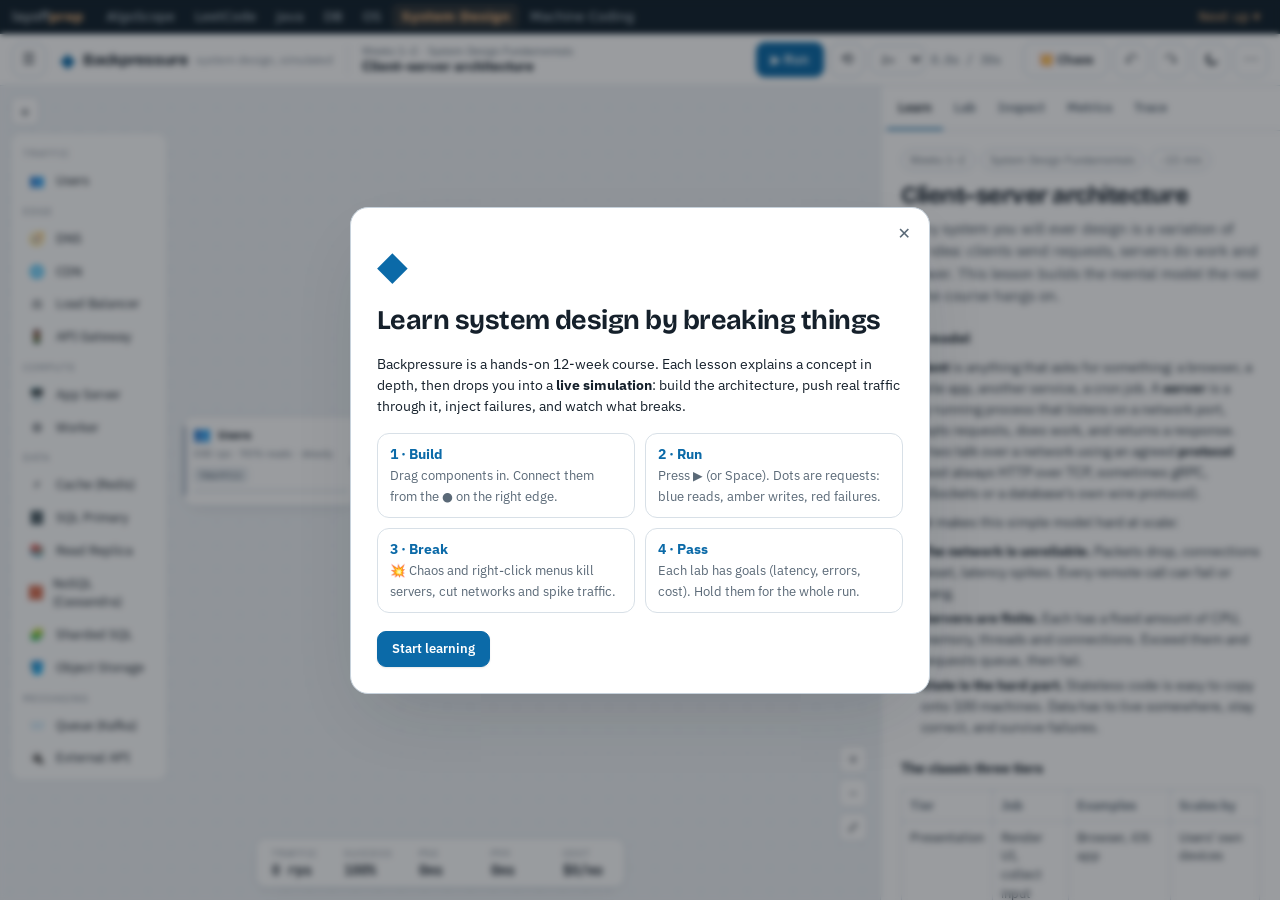
==== commit 1d2beb90: "Add the layoffprep bar: link to the hub, the other tools and what to try next A slim strip at the to" ====
--- a/index.html
+++ b/index.html
@@ -16,10 +16,11 @@
   <link rel="preconnect" href="https://fonts.gstatic.com" crossorigin>
   <link href="https://fonts.googleapis.com/css2?family=Bricolage+Grotesque:opsz,wght@12..96,600;12..96,700&family=IBM+Plex+Sans:wght@400;500;600;700&family=JetBrains+Mono:wght@400;600&display=swap" rel="stylesheet">
   <!-- bump ?v= on visual releases: GitHub Pages lets browsers cache files for 10 minutes -->
-  <link rel="stylesheet" href="css/app.css?v=5">
+  <link rel="stylesheet" href="css/app.css?v=6">
 </head>
 <body>
   <noscript>Backpressure needs JavaScript to run the simulator.</noscript>
   <script type="module" src="js/main.js?v=5"></script>
+  <script src="js/layoffprep-bar.js?v=1" data-tool="sd" defer></script>
 </body>
 </html>
--- a/css/app.css
+++ b/css/app.css
@@ -498,4 +498,8 @@
 [data-tip]:not(.node-head):not(.edge-hit):not(.pal-item):not(.kpi):not(.tile):not(h3) { cursor: help; }
 .kpi[data-tip], .tile[data-tip], .metrics h3[data-tip] { cursor: help; }
 td.has-tip { text-decoration: underline dotted var(--dim); text-underline-offset: 3px; cursor: help; }
-.help:focus-visible { outline: 2px solid var(--blue); outline-offset: 1px; }
+.help:focus-visible { outline: 2px solid var(--blue); outline-offset: 1px; }
+
+/* layoffprep bar (js/layoffprep-bar.js) takes 34px above the app */
+html.lp-on .main { height: calc(100% - var(--top) - 34px); }
+@media (max-width: 980px) { html.lp-on .sidebar, html.lp-on .panel { top: calc(var(--top) + 34px); } }
